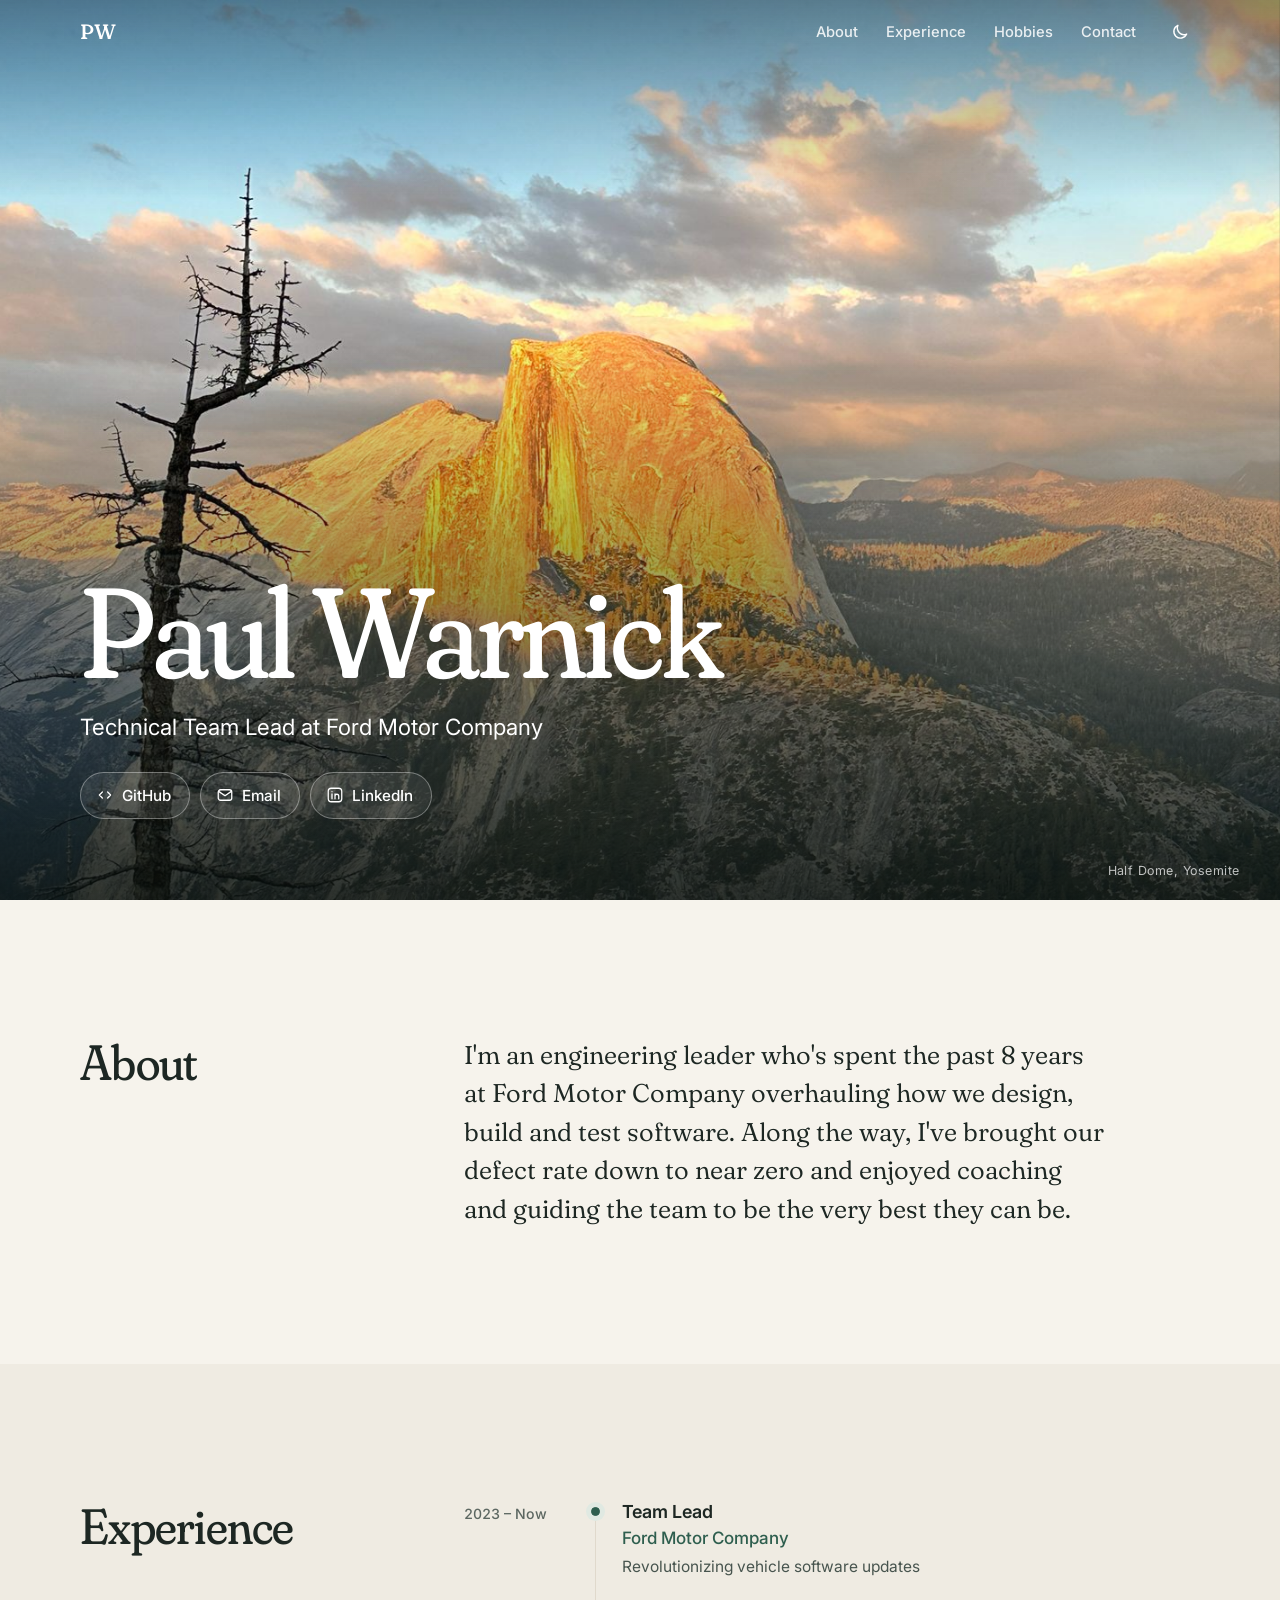
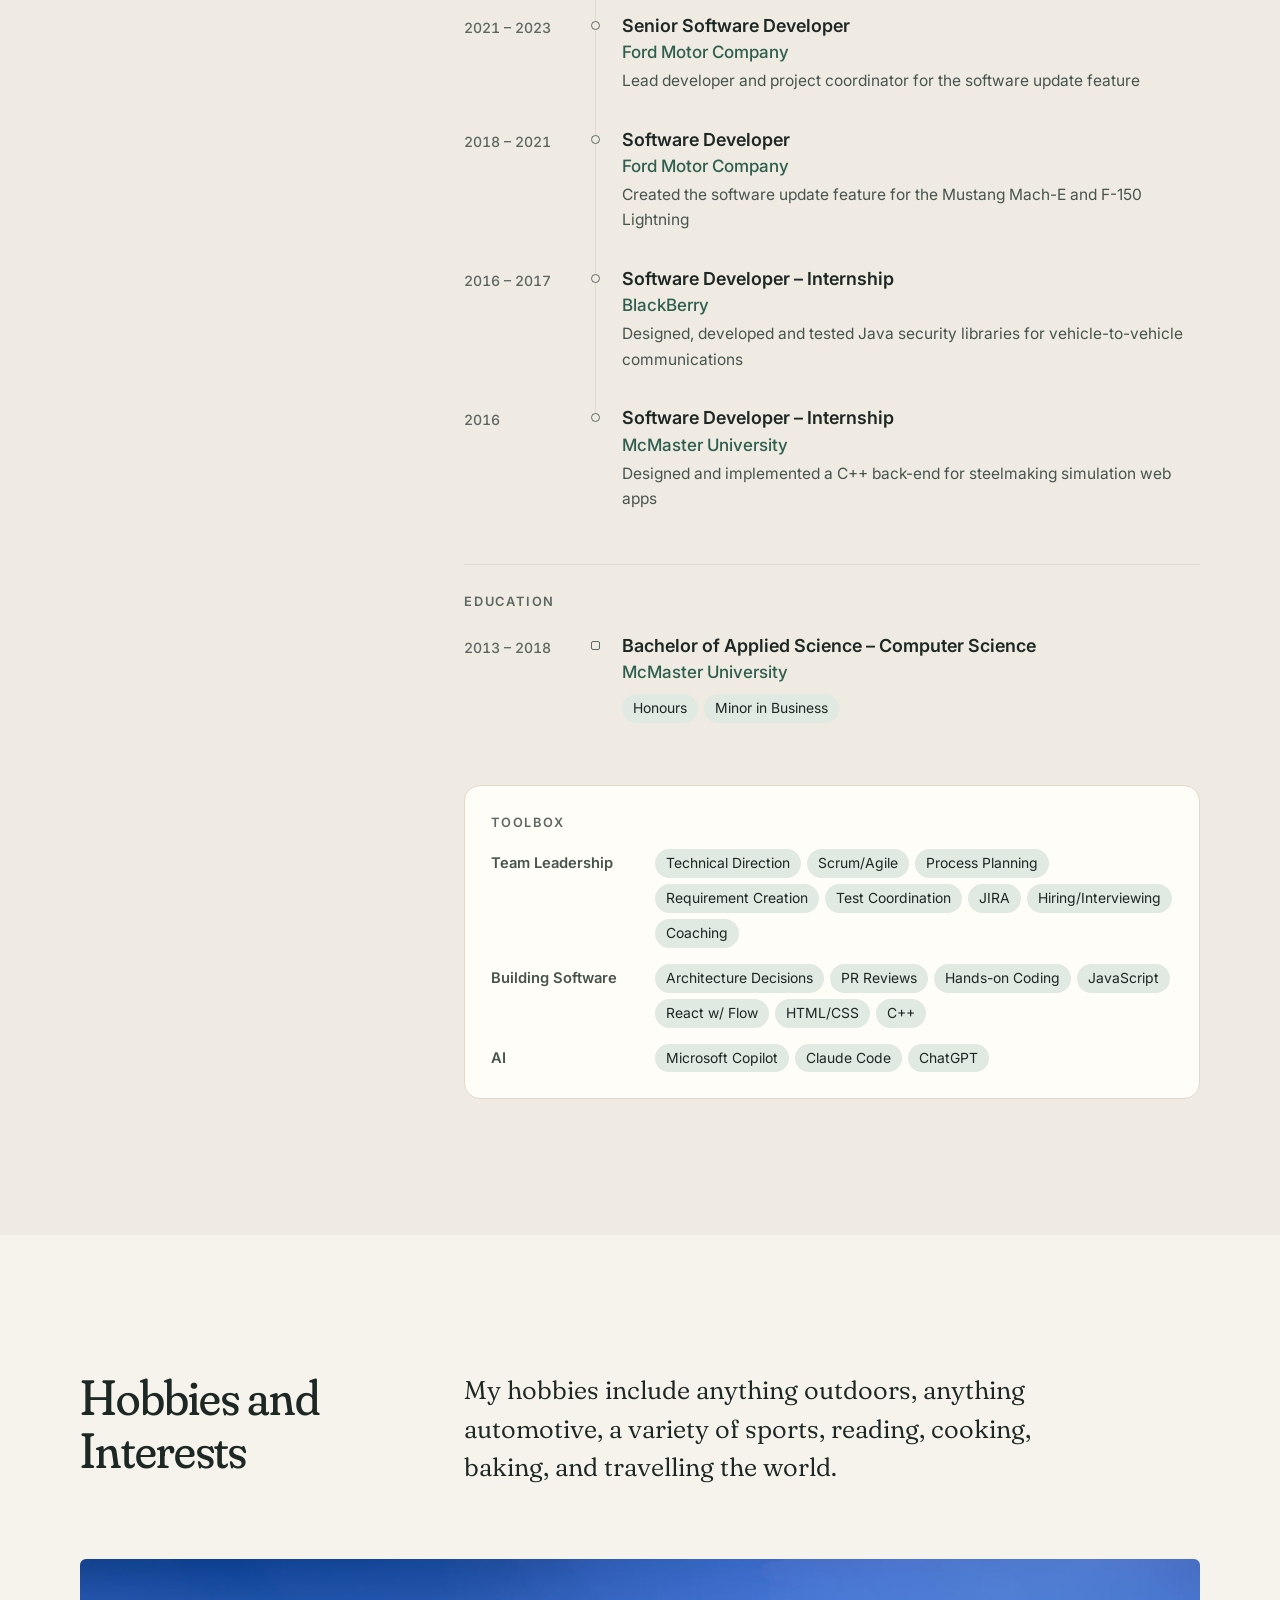
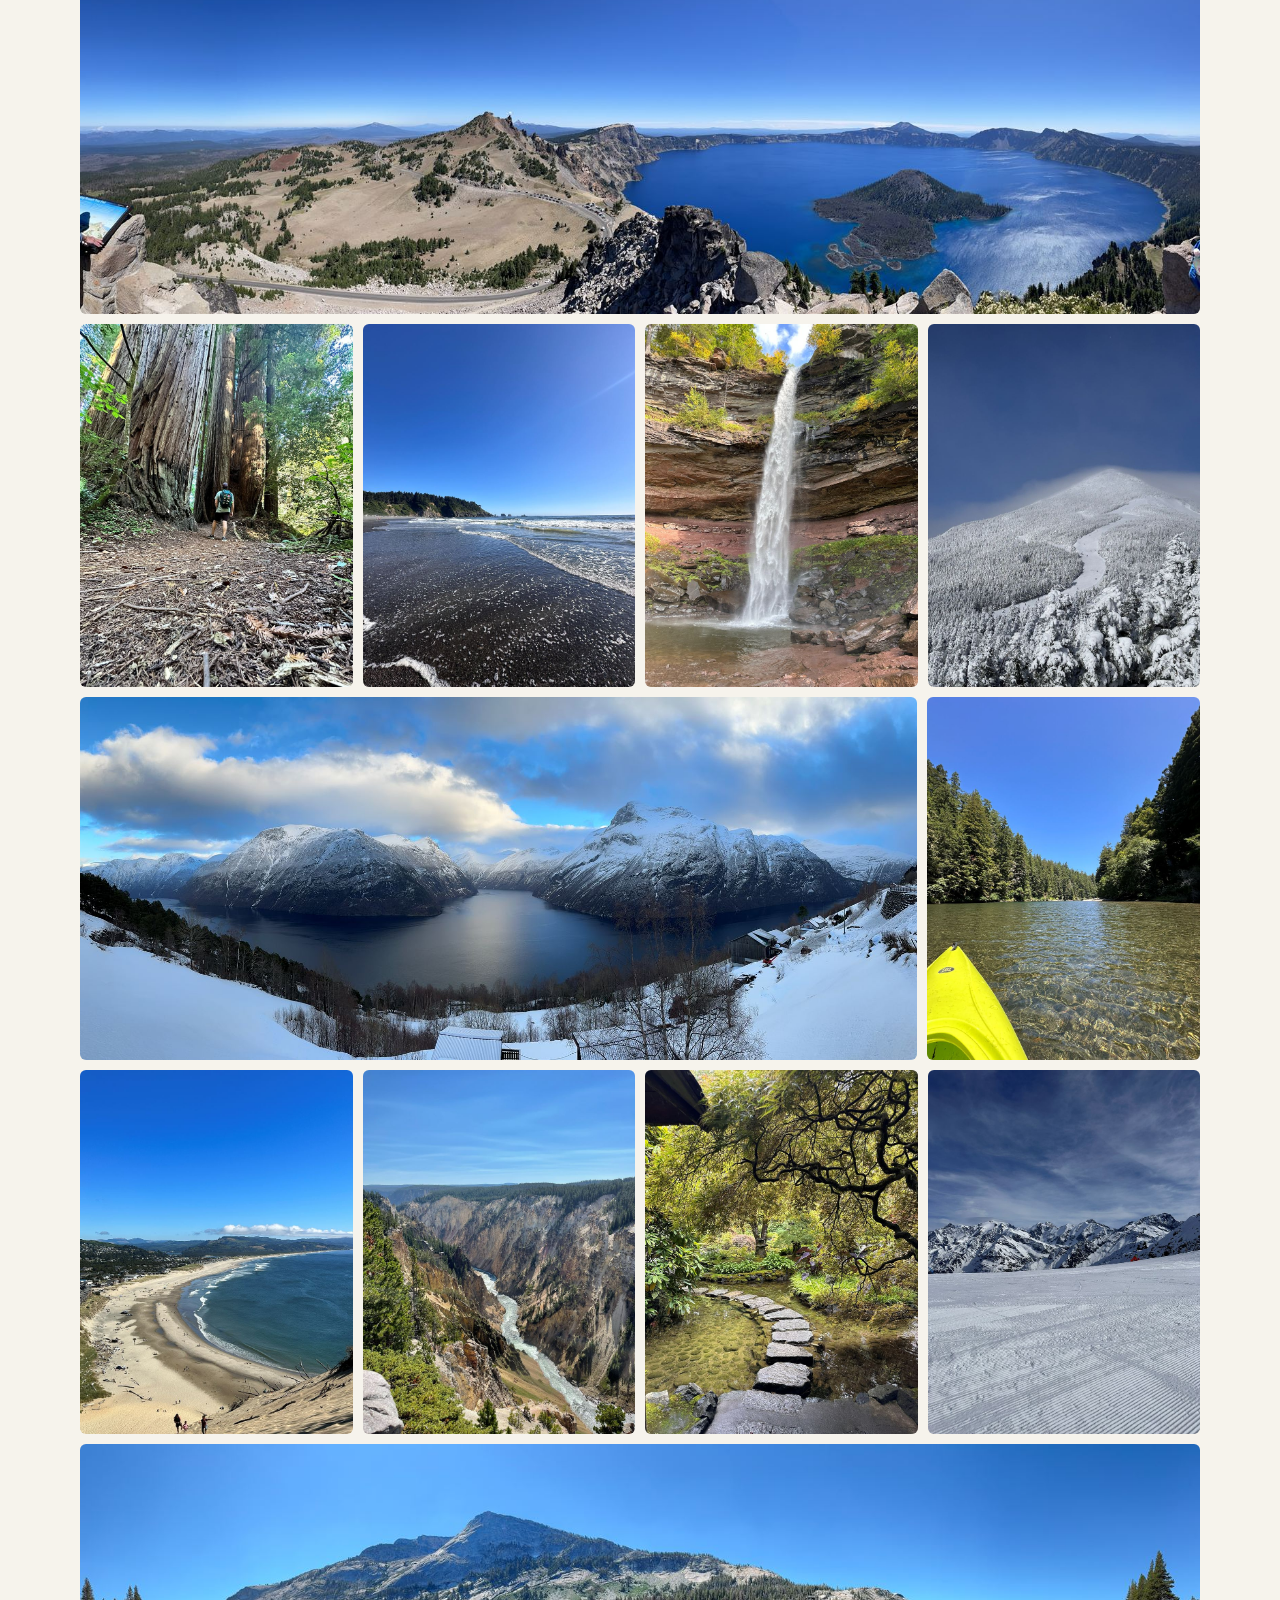
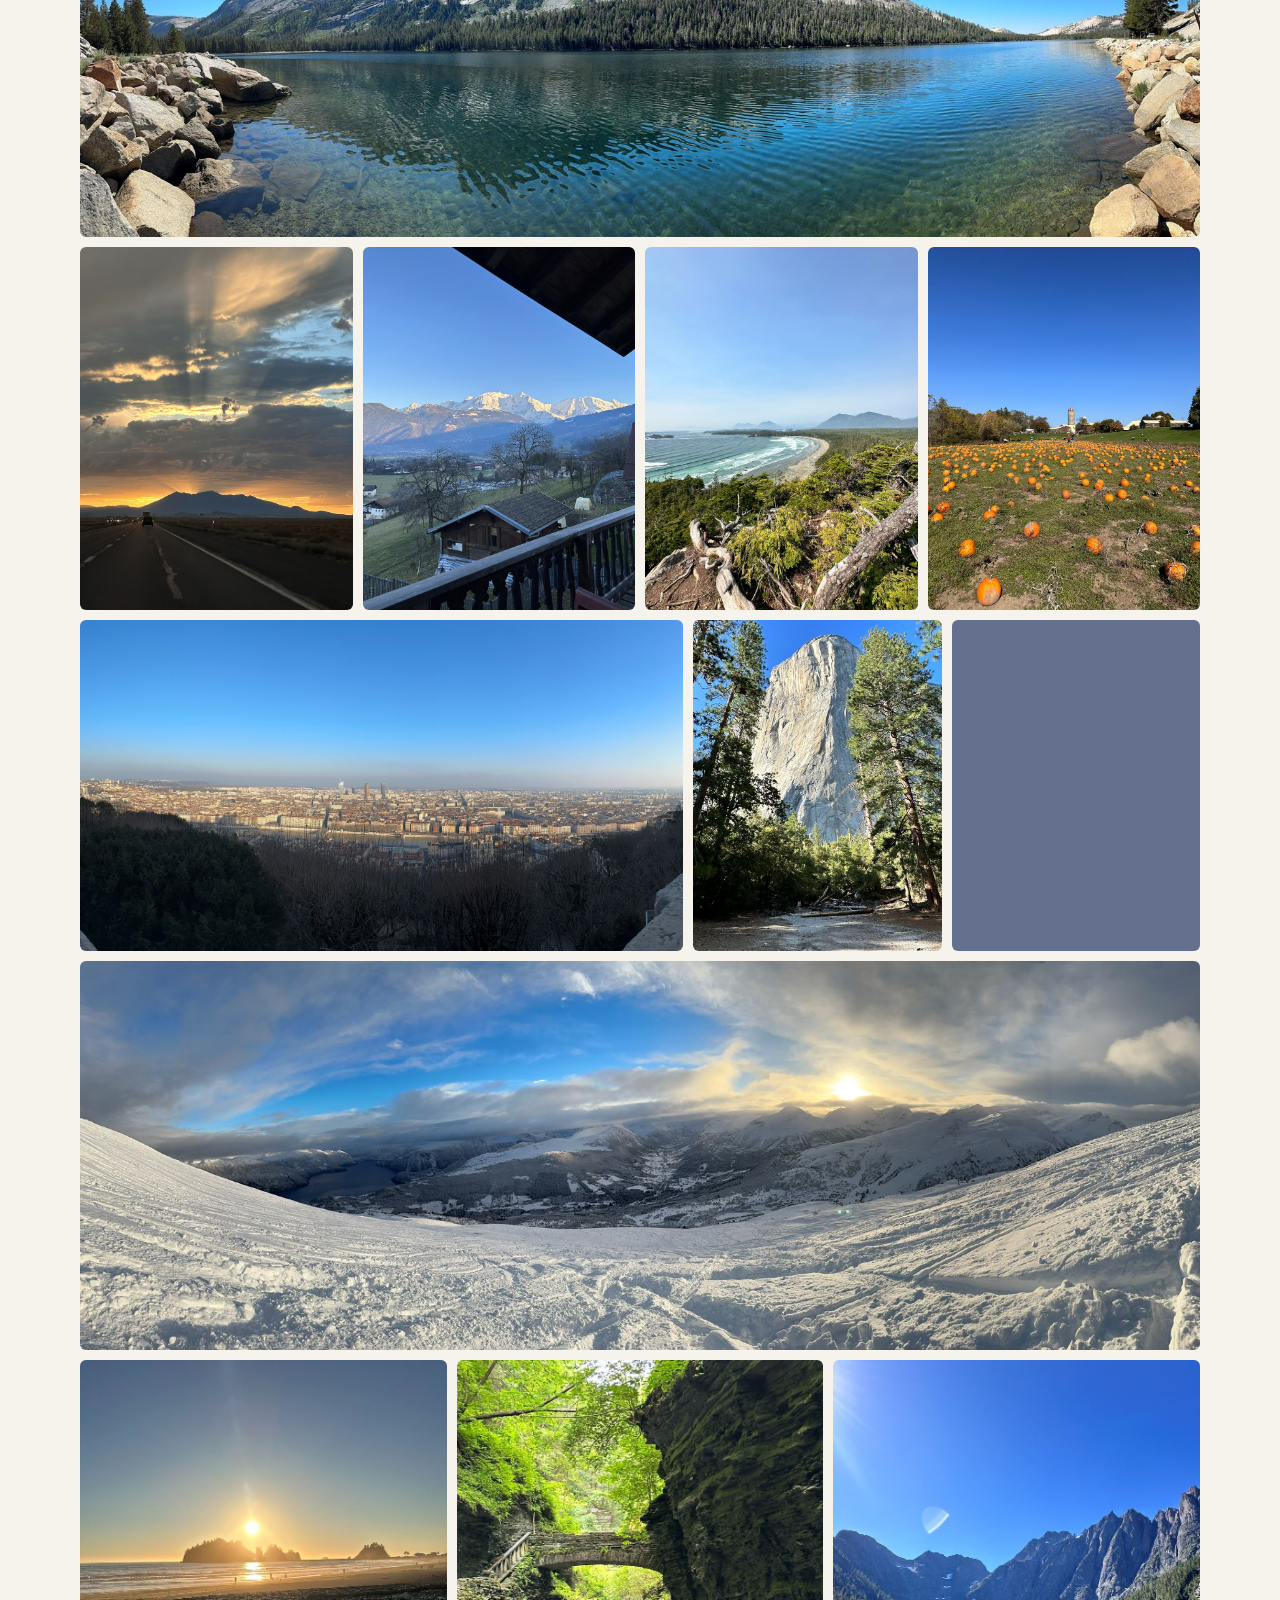
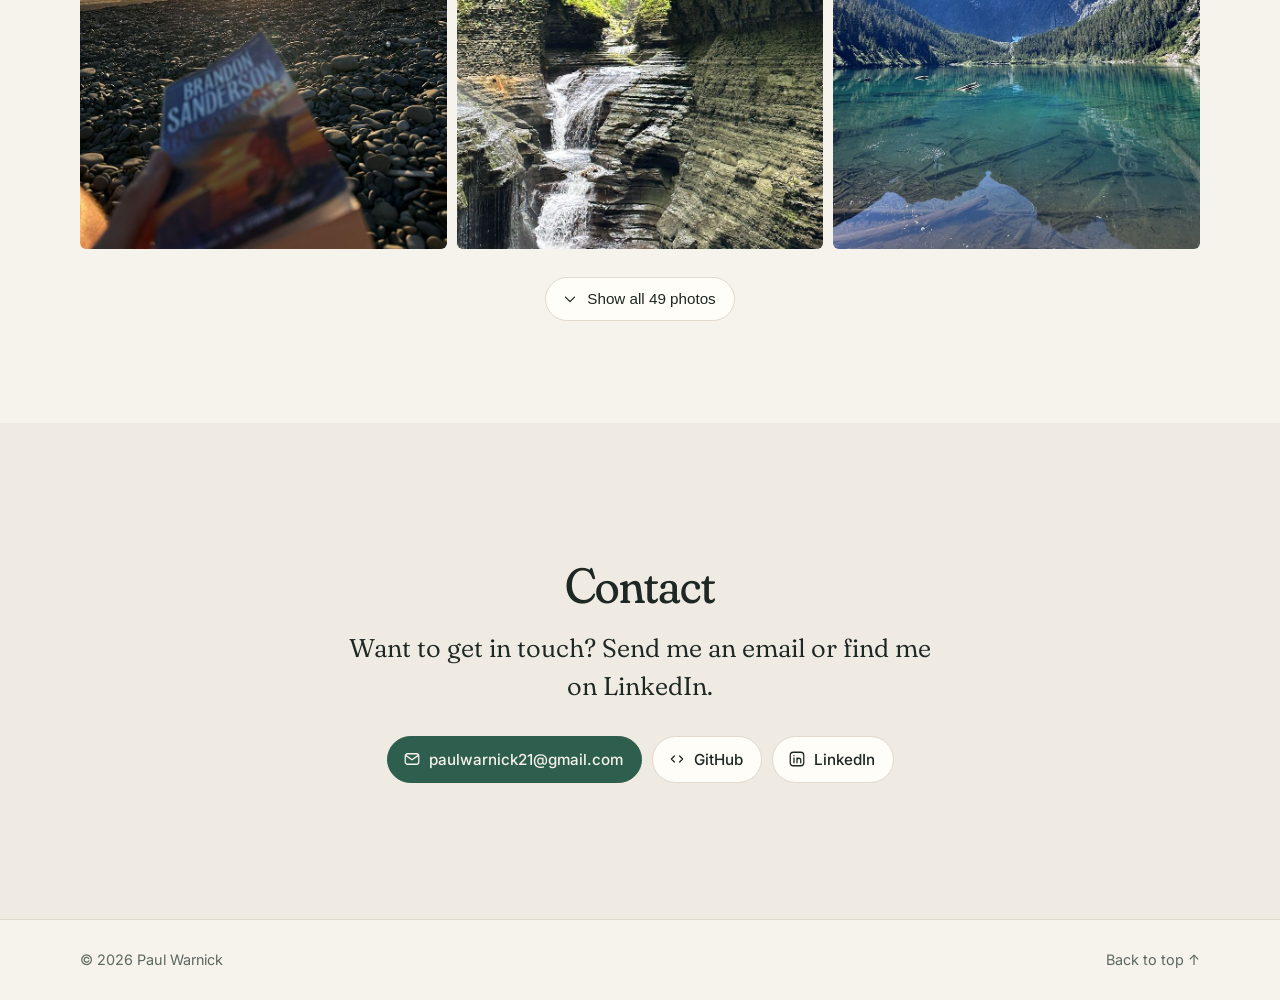
==== index.html @ d5f6ce33 "Publish my personal website, with my experience and a gallery of travel photos This is version 24 of" ====
<!doctype html>
<html lang="en">
<head>
  <meta charset="utf-8">
  <meta name="viewport" content="width=device-width, initial-scale=1, viewport-fit=cover">
  <title>Paul Warnick</title>
  <meta name="description" content="Paul Warnick, Technical Team Lead at Ford Motor Company">
  <link rel="canonical" href="https://paulwarnick.me/">

  <meta property="og:type" content="website">
  <meta property="og:url" content="https://paulwarnick.me/">
  <meta property="og:title" content="Paul Warnick">
  <meta property="og:description" content="Technical Team Lead at Ford Motor Company">
  <meta property="og:image" content="https://paulwarnick.me/assets/img/og.jpg">
  <meta property="og:image:width" content="1200">
  <meta property="og:image:height" content="630">
  <meta name="twitter:card" content="summary_large_image">

  <meta name="theme-color" content="#f6f3ec" media="(prefers-color-scheme: light)">
  <meta name="theme-color" content="#0e1512" media="(prefers-color-scheme: dark)">
  <link rel="icon" href="assets/img/favicon.svg" type="image/svg+xml">

  <link rel="preconnect" href="https://fonts.googleapis.com">
  <link rel="preconnect" href="https://fonts.gstatic.com" crossorigin>
  <link rel="stylesheet" href="https://fonts.googleapis.com/css2?family=Fraunces:opsz,wght,SOFT@9..144,300..600,0..100&family=Inter:wght@400..600&display=swap">
  <link rel="stylesheet" href="assets/css/site.css">

  <script>
    // Apply the saved theme before first paint so there's no flash.
    (function () {
      var root = document.documentElement;
      root.classList.add('js');
      try {
        var saved = localStorage.getItem('theme');
        if (saved === 'light' || saved === 'dark') root.setAttribute('data-theme', saved);
      } catch (e) {}
    })();
  </script>
  <script src="assets/js/site.js" defer></script>
  <script src="assets/js/lightbox.js" defer></script>

  <script type="application/ld+json">
  {
    "@context": "https://schema.org",
    "@type": "Person",
    "name": "Paul Warnick",
    "url": "https://paulwarnick.me/",
    "jobTitle": "Technical Team Lead",
    "worksFor": { "@type": "Organization", "name": "Ford Motor Company" },
    "alumniOf": { "@type": "CollegeOrUniversity", "name": "McMaster University" },
    "sameAs": [
      "https://www.linkedin.com/in/paulwarnick/",
      "https://github.com/PaulWarnick21"
    ]
  }
  </script>
</head>
<body>
  <a class="skip-link" href="#main">Skip to content</a>

  <header class="site-header on-hero" data-header>
    <div class="wrap header-inner">
      <a class="brand" href="#top" aria-label="Paul Warnick, back to top">PW</a>

      <nav class="nav" aria-label="Sections">
        <button class="icon-btn nav-toggle" type="button" aria-expanded="false" aria-controls="nav-list" data-nav-toggle>
          <span class="visually-hidden">Menu</span>
          <svg viewBox="0 0 24 24" aria-hidden="true"><path d="M4 8h16M4 16h16"/></svg>
        </button>
        <ul class="nav-list" id="nav-list" data-nav-list>
          <li><a href="#about">About</a></li>
          <li><a href="#experience">Experience</a></li>
          <li><a href="#hobbies">Hobbies</a></li>
          <li><a href="#contact">Contact</a></li>
        </ul>
      </nav>

      <button class="icon-btn theme-toggle" type="button" data-theme-toggle aria-label="Switch theme">
        <svg class="icon-moon" viewBox="0 0 24 24" aria-hidden="true"><path d="M20 14.5A8 8 0 0 1 9.5 4a8 8 0 1 0 10.5 10.5z"/></svg>
        <svg class="icon-sun" viewBox="0 0 24 24" aria-hidden="true"><circle cx="12" cy="12" r="4"/><path d="M12 2v2M12 20v2M4.9 4.9l1.4 1.4M17.7 17.7l1.4 1.4M2 12h2M20 12h2M4.9 19.1l1.4-1.4M17.7 6.3l1.4-1.4"/></svg>
      </button>
    </div>
  </header>

  <main id="main">
    <section class="hero" id="top" aria-label="Introduction">
      <!-- hero:start -->
      <picture>
        <source media="(orientation: portrait)" srcset="assets/photos/hero-tall-750.jpg 750w, assets/photos/hero-tall-1200.jpg 1200w" sizes="100vw">
        <img class="hero-img" src="assets/photos/hero-wide-1600.jpg" srcset="assets/photos/hero-wide-1600.jpg 1600w, assets/photos/hero-wide-2560.jpg 2560w" sizes="100vw" alt="" fetchpriority="high" decoding="async">
      </picture>
      <p class="hero-credit">Half Dome, Yosemite</p>
      <!-- hero:end -->
      <div class="hero-shade" aria-hidden="true"></div>

      <div class="wrap hero-content">
        <h1 class="hero-name">Paul Warnick</h1>
        <p class="hero-tagline">Technical Team Lead at Ford Motor Company</p>
        <ul class="link-row" aria-label="Links">
          <li><a class="pill" href="https://github.com/PaulWarnick21" rel="me noopener" target="_blank">
            <svg viewBox="0 0 24 24" aria-hidden="true"><path d="m8.5 8-4 4 4 4M15.5 8l4 4-4 4"/></svg>GitHub</a></li>
          <li><a class="pill" href="#contact" data-email>
            <svg viewBox="0 0 24 24" aria-hidden="true"><rect x="3" y="5" width="18" height="14" rx="3"/><path d="m4 7.5 8 5.5 8-5.5"/></svg>Email</a></li>
          <li><a class="pill" href="https://www.linkedin.com/in/paulwarnick/" rel="me noopener" target="_blank">
            <svg viewBox="0 0 24 24" aria-hidden="true"><rect x="3" y="3" width="18" height="18" rx="4"/><path d="M8 10.5V17M8 7.5v.01M12 17v-6.5M12 13.5a2.5 2.5 0 0 1 5 0V17"/></svg>LinkedIn</a></li>
        </ul>
      </div>
    </section>

    <section class="section" id="about" aria-labelledby="about-title">
      <div class="wrap">
        <div class="split">
          <h2 class="section-title reveal" id="about-title">About</h2>
          <p class="lead reveal">I'm an engineering leader who's spent the past 8 years at Ford Motor Company overhauling how we design, build and test software. Along the way, I've brought our defect rate down to near zero and enjoyed coaching and guiding the team to be the very best they can be.</p>
        </div>
      </div>
    </section>

    <section class="section section-alt" id="experience" aria-labelledby="experience-title">
      <div class="wrap">
        <div class="split">
          <h2 class="section-title reveal" id="experience-title">Experience</h2>
          <div>
            <ol class="timeline">
              <li class="tl-item is-current reveal">
                <p class="tl-when">2023 – Now</p>
                <div class="tl-body">
                  <h3 class="tl-role">Team Lead</h3>
                  <p class="tl-org">Ford Motor Company</p>
                  <p class="tl-note">Revolutionizing vehicle software updates</p>
                </div>
              </li>
              <li class="tl-item reveal">
                <p class="tl-when">2021 – 2023</p>
                <div class="tl-body">
                  <h3 class="tl-role">Senior Software Developer</h3>
                  <p class="tl-org">Ford Motor Company</p>
                  <p class="tl-note">Lead developer and project coordinator for the software update feature</p>
                </div>
              </li>
              <li class="tl-item reveal">
                <p class="tl-when">2018 – 2021</p>
                <div class="tl-body">
                  <h3 class="tl-role">Software Developer</h3>
                  <p class="tl-org">Ford Motor Company</p>
                  <p class="tl-note">Created the software update feature for the Mustang <span class="nowrap">Mach-E</span> and <span class="nowrap">F-150</span> Lightning</p>
                </div>
              </li>
              <li class="tl-item reveal">
                <p class="tl-when">2016 – 2017</p>
                <div class="tl-body">
                  <h3 class="tl-role">Software Developer – Internship</h3>
                  <p class="tl-org">BlackBerry</p>
                  <p class="tl-note">Designed, developed and tested Java security libraries for vehicle-to-vehicle communications</p>
                </div>
              </li>
              <li class="tl-item reveal">
                <p class="tl-when">2016</p>
                <div class="tl-body">
                  <h3 class="tl-role">Software Developer – Internship</h3>
                  <p class="tl-org">McMaster University</p>
                  <p class="tl-note">Designed and implemented a C++ <span class="nowrap">back-end</span> for steelmaking simulation web apps</p>
                </div>
              </li>
            </ol>

            <h3 class="sub-title reveal">Education</h3>
            <ol class="timeline">
              <li class="tl-item is-education reveal">
                <p class="tl-when">2013 – 2018</p>
                <div class="tl-body">
                  <h3 class="tl-role">Bachelor of Applied Science – Computer Science</h3>
                  <p class="tl-org">McMaster University</p>
                  <ul class="tags tl-tags"><li>Honours</li><li>Minor in Business</li></ul>
                </div>
              </li>
            </ol>

            <div class="toolbox reveal">
              <h3 class="toolbox-title">Toolbox</h3>
              <dl class="toolbox-groups">
                <div><dt>Team Leadership</dt><dd><ul class="tags"><li>Technical Direction</li><li>Scrum/Agile</li><li>Process Planning</li><li>Requirement Creation</li><li>Test Coordination</li><li>JIRA</li><li>Hiring/Interviewing</li><li>Coaching</li></ul></dd></div>
                <div><dt>Building Software</dt><dd><ul class="tags"><li>Architecture Decisions</li><li>PR Reviews</li><li>Hands-on Coding</li><li>JavaScript</li><li>React w/ Flow</li><li>HTML/CSS</li><li>C++</li></ul></dd></div>
                <div><dt>AI</dt><dd><ul class="tags"><li>Microsoft Copilot</li><li>Claude Code</li><li>ChatGPT</li></ul></dd></div>
              </dl>
            </div>
          </div>
        </div>
      </div>
    </section>

    <section class="section section-photos" id="hobbies" aria-labelledby="hobbies-title">
      <div class="wrap">
        <div class="split">
          <h2 class="section-title reveal" id="hobbies-title">Hobbies and Interests</h2>
          <p class="lead reveal">My hobbies include anything outdoors, anything automotive, a variety of sports, reading, cooking, baking, and travelling the world.</p>
        </div>

        <!-- gallery:start -->
        <div class="justified gallery" data-collapsible data-gallery>
          <a class="photo" href="assets/photos/img-6320-2400.jpg" data-w="12314" data-h="3904" data-caption="Crater Lake, Oregon" style="--ar: 3.1542; --tone: #5978a8"><img src="assets/photos/img-6320-800.jpg" srcset="assets/photos/img-6320-800.jpg 800w, assets/photos/img-6320-1600.jpg 1600w" sizes="(max-width: 520px) 662px, (max-width: 900px) 971px, 1413px" width="800" height="254" alt="Panorama of a deep blue crater lake with a small island, seen from the rim" loading="lazy" decoding="async"><span class="photo-caption">Crater Lake, Oregon</span></a>
          <a class="photo" href="assets/photos/img-3201-1600.jpg" data-w="3024" data-h="4032" data-caption="Redwoods, California" style="--ar: 0.75; --tone: #70766a"><img src="assets/photos/img-3201-800.jpg" srcset="assets/photos/img-3201-800.jpg 800w, assets/photos/img-3201-1600.jpg 1600w" sizes="(max-width: 520px) 158px, (max-width: 900px) 231px, 336px" width="800" height="1067" alt="A hiker on a forest trail between giant trees" loading="lazy" decoding="async"><span class="photo-caption">Redwoods, California</span></a>
          <a class="photo" href="assets/photos/img-7991-1600.jpg" data-w="3024" data-h="4032" data-caption="Oregon Coast" style="--ar: 0.75; --tone: #506d9c"><img src="assets/photos/img-7991-800.jpg" srcset="assets/photos/img-7991-800.jpg 800w, assets/photos/img-7991-1600.jpg 1600w" sizes="(max-width: 520px) 158px, (max-width: 900px) 231px, 336px" width="800" height="1067" alt="Waves rolling onto a dark sand beach" loading="lazy" decoding="async"><span class="photo-caption">Oregon Coast</span></a>
          <a class="photo" href="assets/photos/img-9425-1600.jpg" data-w="3024" data-h="4032" data-caption="Kaaterskill Falls, New York" style="--ar: 0.75; --tone: #7a705c"><img src="assets/photos/img-9425-800.jpg" srcset="assets/photos/img-9425-800.jpg 800w, assets/photos/img-9425-1600.jpg 1600w" sizes="(max-width: 520px) 158px, (max-width: 900px) 231px, 336px" width="800" height="1067" alt="A tall waterfall pouring into a rocky gorge" loading="lazy" decoding="async"><span class="photo-caption">Kaaterskill Falls, New York</span></a>
          <a class="photo" href="assets/photos/img-6676-1600.jpg" data-w="3024" data-h="4032" data-caption="Whiteface Mountain, New York" style="--ar: 0.75; --tone: #687690"><img src="assets/photos/img-6676-800.jpg" srcset="assets/photos/img-6676-800.jpg 800w, assets/photos/img-6676-1600.jpg 1600w" sizes="(max-width: 520px) 158px, (max-width: 900px) 231px, 336px" width="800" height="1067" alt="A snow-covered mountain above a frosted forest" loading="lazy" decoding="async"><span class="photo-caption">Whiteface Mountain, New York</span></a>
          <a class="photo" href="assets/photos/img-5385-2400.jpg" data-w="9064" data-h="3934" data-caption="Norway" style="--ar: 2.304; --tone: #6883a2"><img src="assets/photos/img-5385-800.jpg" srcset="assets/photos/img-5385-800.jpg 800w, assets/photos/img-5385-1600.jpg 1600w" sizes="(max-width: 520px) 484px, (max-width: 900px) 710px, 1032px" width="800" height="347" alt="Panorama of a fjord between snow-covered mountains" loading="lazy" decoding="async"><span class="photo-caption">Norway</span></a>
          <a class="photo" href="assets/photos/img-7759-1600.jpg" data-w="3024" data-h="4032" data-caption="Redwoods, California" style="--ar: 0.75; --tone: #657879"><img src="assets/photos/img-7759-800.jpg" srcset="assets/photos/img-7759-800.jpg 800w, assets/photos/img-7759-1600.jpg 1600w" sizes="(max-width: 520px) 158px, (max-width: 900px) 231px, 336px" width="800" height="1067" alt="The bow of a yellow kayak on a clear, tree-lined river" loading="lazy" decoding="async"><span class="photo-caption">Redwoods, California</span></a>
          <a class="photo" href="assets/photos/img-2401-1600.jpg" data-w="3024" data-h="4032" data-caption="Oregon Coast" style="--ar: 0.75; --tone: #5985ae"><img src="assets/photos/img-2401-800.jpg" srcset="assets/photos/img-2401-800.jpg 800w, assets/photos/img-2401-1600.jpg 1600w" sizes="(max-width: 520px) 158px, (max-width: 900px) 231px, 336px" width="800" height="1067" alt="A sandy beach curving along a bay" loading="lazy" decoding="async"><span class="photo-caption">Oregon Coast</span></a>
          <a class="photo" href="assets/photos/img-6225-1600.jpg" data-w="3024" data-h="4032" data-caption="Grand Canyon of the Yellowstone" style="--ar: 0.75; --tone: #6a7f89"><img src="assets/photos/img-6225-800.jpg" srcset="assets/photos/img-6225-800.jpg 800w, assets/photos/img-6225-1600.jpg 1600w" sizes="(max-width: 520px) 158px, (max-width: 900px) 231px, 336px" width="800" height="1067" alt="A river winding through a deep canyon with steep, pale walls" loading="lazy" decoding="async"><span class="photo-caption">Grand Canyon of the Yellowstone</span></a>
          <a class="photo" href="assets/photos/img-0069-1600.jpg" data-w="3024" data-h="4032" data-caption="Butchart Gardens, British Columbia" style="--ar: 0.75; --tone: #6c6a46"><img src="assets/photos/img-0069-800.jpg" srcset="assets/photos/img-0069-800.jpg 800w, assets/photos/img-0069-1600.jpg 1600w" sizes="(max-width: 520px) 158px, (max-width: 900px) 231px, 336px" width="800" height="1067" alt="Stepping stones through a lush Japanese-style garden" loading="lazy" decoding="async"><span class="photo-caption">Butchart Gardens, British Columbia</span></a>
          <a class="photo" href="assets/photos/img-1987-1600.jpg" data-w="3024" data-h="4032" data-caption="French Alps" style="--ar: 0.75; --tone: #76849c"><img src="assets/photos/img-1987-800.jpg" srcset="assets/photos/img-1987-800.jpg 800w, assets/photos/img-1987-1600.jpg 1600w" sizes="(max-width: 520px) 158px, (max-width: 900px) 231px, 336px" width="800" height="1067" alt="A freshly groomed ski run below snowy peaks" loading="lazy" decoding="async"><span class="photo-caption">French Alps</span></a>
          <a class="photo" href="assets/photos/img-7710-2400.jpg" data-w="11030" data-h="3870" data-caption="Tenaya Lake, Yosemite" style="--ar: 2.8501; --tone: #517997"><img src="assets/photos/img-7710-800.jpg" srcset="assets/photos/img-7710-800.jpg 800w, assets/photos/img-7710-1600.jpg 1600w" sizes="(max-width: 520px) 599px, (max-width: 900px) 878px, 1277px" width="800" height="281" alt="Panorama of a clear mountain lake with a granite peak behind it" loading="lazy" decoding="async"><span class="photo-caption">Tenaya Lake, Yosemite</span></a>
          <a class="photo" href="assets/photos/img-7561-1600.jpg" data-w="3024" data-h="4032" data-caption="Arizona" style="--ar: 0.75; --tone: #656056"><img src="assets/photos/img-7561-800.jpg" srcset="assets/photos/img-7561-800.jpg 800w, assets/photos/img-7561-1600.jpg 1600w" sizes="(max-width: 520px) 158px, (max-width: 900px) 231px, 336px" width="800" height="1067" alt="Sunbeams over a mountain and an open road at dusk" loading="lazy" decoding="async"><span class="photo-caption">Arizona</span></a>
          <a class="photo" href="assets/photos/img-1836-1600.jpg" data-w="3024" data-h="4032" data-caption="French Alps" style="--ar: 0.75; --tone: #4d6787"><img src="assets/photos/img-1836-800.jpg" srcset="assets/photos/img-1836-800.jpg 800w, assets/photos/img-1836-1600.jpg 1600w" sizes="(max-width: 520px) 158px, (max-width: 900px) 231px, 336px" width="800" height="1067" alt="Snow-capped mountains seen from a wooden chalet balcony" loading="lazy" decoding="async"><span class="photo-caption">French Alps</span></a>
          <a class="photo" href="assets/photos/img-2748-1600.jpg" data-w="3024" data-h="4032" data-caption="Tofino, British Columbia" style="--ar: 0.75; --tone: #889ba2"><img src="assets/photos/img-2748-800.jpg" srcset="assets/photos/img-2748-800.jpg 800w, assets/photos/img-2748-1600.jpg 1600w" sizes="(max-width: 520px) 158px, (max-width: 900px) 231px, 336px" width="800" height="1067" alt="A crescent beach and forested coastline seen from above" loading="lazy" decoding="async"><span class="photo-caption">Tofino, British Columbia</span></a>
          <a class="photo" href="assets/photos/img-0383-1600.jpg" data-w="3024" data-h="4032" style="--ar: 0.75; --tone: #607181"><img src="assets/photos/img-0383-800.jpg" srcset="assets/photos/img-0383-800.jpg 800w, assets/photos/img-0383-1600.jpg 1600w" sizes="(max-width: 520px) 158px, (max-width: 900px) 231px, 336px" width="800" height="1067" alt="A pumpkin patch on a sunny autumn day" loading="lazy" decoding="async"></a>
          <a class="photo" href="assets/photos/img-2209-2400.jpg" data-w="7176" data-h="3936" data-caption="Lyon, France" style="--ar: 1.8232; --tone: #547592"><img src="assets/photos/img-2209-800.jpg" srcset="assets/photos/img-2209-800.jpg 800w, assets/photos/img-2209-1600.jpg 1600w" sizes="(max-width: 520px) 383px, (max-width: 900px) 562px, 817px" width="800" height="439" alt="Panorama of a city spread out below a wooded hilltop" loading="lazy" decoding="async"><span class="photo-caption">Lyon, France</span></a>
          <a class="photo" href="assets/photos/img-3337-1600.jpg" data-w="3024" data-h="4032" data-caption="El Capitan, Yosemite" style="--ar: 0.75; --tone: #646d67"><img src="assets/photos/img-3337-800.jpg" srcset="assets/photos/img-3337-800.jpg 800w, assets/photos/img-3337-1600.jpg 1600w" sizes="(max-width: 520px) 158px, (max-width: 900px) 231px, 336px" width="800" height="1067" alt="A sheer granite cliff rising above pine trees" loading="lazy" decoding="async"><span class="photo-caption">El Capitan, Yosemite</span></a>
          <a class="photo" href="assets/photos/img-7618-1600.jpg" data-w="3024" data-h="4032" data-caption="Death Valley, California" style="--ar: 0.75; --tone: #65708e"><img src="assets/photos/img-7618-800.jpg" srcset="assets/photos/img-7618-800.jpg 800w, assets/photos/img-7618-1600.jpg 1600w" sizes="(max-width: 520px) 158px, (max-width: 900px) 231px, 336px" width="800" height="1067" alt="A desert valley with a bright salt flat, seen from a ridge" loading="lazy" decoding="async"><span class="photo-caption">Death Valley, California</span></a>
          <a class="photo" href="assets/photos/img-5209-2400.jpg" data-w="10976" data-h="3808" data-caption="Norway" style="--ar: 2.8824; --tone: #828e97"><img src="assets/photos/img-5209-800.jpg" srcset="assets/photos/img-5209-800.jpg 800w, assets/photos/img-5209-1600.jpg 1600w" sizes="(max-width: 520px) 605px, (max-width: 900px) 888px, 1291px" width="800" height="278" alt="Panorama from a ski slope, with the sun breaking through clouds over the mountains" loading="lazy" decoding="async"><span class="photo-caption">Norway</span></a>
          <a class="photo" href="assets/photos/img-8015-1600.jpg" data-w="3024" data-h="4032" data-caption="Washington Coast" style="--ar: 0.75; --tone: #5f5e5a"><img src="assets/photos/img-8015-800.jpg" srcset="assets/photos/img-8015-800.jpg 800w, assets/photos/img-8015-1600.jpg 1600w" sizes="(max-width: 520px) 158px, (max-width: 900px) 231px, 336px" width="800" height="1067" alt="A book held up on a pebble beach at sunset" loading="lazy" decoding="async"><span class="photo-caption">Washington Coast</span></a>
          <a class="photo" href="assets/photos/img-2170-1600.jpg" data-w="3024" data-h="4032" data-caption="Watkins Glen, New York" style="--ar: 0.75; --tone: #61694a"><img src="assets/photos/img-2170-800.jpg" srcset="assets/photos/img-2170-800.jpg 800w, assets/photos/img-2170-1600.jpg 1600w" sizes="(max-width: 520px) 158px, (max-width: 900px) 231px, 336px" width="800" height="1067" alt="A stone bridge and waterfall inside a narrow, mossy gorge" loading="lazy" decoding="async"><span class="photo-caption">Watkins Glen, New York</span></a>
          <a class="photo" href="assets/photos/img-9381-1600.jpg" data-w="3024" data-h="4032" data-caption="Strathcona Park, British Columbia" style="--ar: 0.75; --tone: #48719f"><img src="assets/photos/img-9381-800.jpg" srcset="assets/photos/img-9381-800.jpg 800w, assets/photos/img-9381-1600.jpg 1600w" sizes="(max-width: 520px) 158px, (max-width: 900px) 231px, 336px" width="800" height="1067" alt="A turquoise alpine lake below jagged mountain peaks" loading="lazy" decoding="async"><span class="photo-caption">Strathcona Park, British Columbia</span></a>
          <a class="photo is-extra" href="assets/photos/img-3651-2400.jpg" data-w="9310" data-h="3878" data-caption="Grand Canyon, Arizona" style="--ar: 2.4007; --tone: #4c6c99"><img src="assets/photos/img-3651-800.jpg" srcset="assets/photos/img-3651-800.jpg 800w, assets/photos/img-3651-1600.jpg 1600w" sizes="(max-width: 520px) 504px, (max-width: 900px) 739px, 1076px" width="800" height="333" alt="Panorama of a vast canyon from a rocky viewpoint" loading="lazy" decoding="async"><span class="photo-caption">Grand Canyon, Arizona</span></a>
          <a class="photo is-extra" href="assets/photos/img-0647-1600.jpg" data-w="3024" data-h="4032" data-caption="Barbados" style="--ar: 0.75; --tone: #8f7748"><img src="assets/photos/img-0647-800.jpg" srcset="assets/photos/img-0647-800.jpg 800w, assets/photos/img-0647-1600.jpg 1600w" sizes="(max-width: 520px) 158px, (max-width: 900px) 231px, 336px" width="800" height="1067" alt="Golden sunset rays over the ocean" loading="lazy" decoding="async"><span class="photo-caption">Barbados</span></a>
          <a class="photo is-extra" href="assets/photos/img-3293-1600.jpg" data-w="3024" data-h="4032" data-caption="Yosemite Valley" style="--ar: 0.75; --tone: #527aa2"><img src="assets/photos/img-3293-800.jpg" srcset="assets/photos/img-3293-800.jpg 800w, assets/photos/img-3293-1600.jpg 1600w" sizes="(max-width: 520px) 158px, (max-width: 900px) 231px, 336px" width="800" height="1067" alt="A forested valley below granite cliffs" loading="lazy" decoding="async"><span class="photo-caption">Yosemite Valley</span></a>
          <a class="photo is-extra" href="assets/photos/img-0023-1600.jpg" data-w="3024" data-h="4032" data-caption="Butchart Gardens, British Columbia" style="--ar: 0.75; --tone: #757867"><img src="assets/photos/img-0023-800.jpg" srcset="assets/photos/img-0023-800.jpg 800w, assets/photos/img-0023-1600.jpg 1600w" sizes="(max-width: 520px) 158px, (max-width: 900px) 231px, 336px" width="800" height="1067" alt="A flower garden in a sunken valley, with winding paths and evergreens" loading="lazy" decoding="async"><span class="photo-caption">Butchart Gardens, British Columbia</span></a>
          <a class="photo is-extra" href="assets/photos/img-9403-1600.jpg" data-w="3024" data-h="4032" data-caption="Strathcona Park, British Columbia" style="--ar: 0.75; --tone: #547493"><img src="assets/photos/img-9403-800.jpg" srcset="assets/photos/img-9403-800.jpg 800w, assets/photos/img-9403-1600.jpg 1600w" sizes="(max-width: 520px) 158px, (max-width: 900px) 231px, 336px" width="800" height="1067" alt="An alpine lake below a rocky mountain peak" loading="lazy" decoding="async"><span class="photo-caption">Strathcona Park, British Columbia</span></a>
          <a class="photo is-extra" href="assets/photos/img-1884-2400.jpg" data-w="7036" data-h="3872" data-caption="Chamonix, France" style="--ar: 1.8171; --tone: #4171a5"><img src="assets/photos/img-1884-800.jpg" srcset="assets/photos/img-1884-800.jpg 800w, assets/photos/img-1884-1600.jpg 1600w" sizes="(max-width: 520px) 382px, (max-width: 900px) 560px, 814px" width="800" height="440" alt="Panorama over snowy peaks and a valley town far below" loading="lazy" decoding="async"><span class="photo-caption">Chamonix, France</span></a>
          <a class="photo is-extra" href="assets/photos/img-3579-1600.jpg" data-w="3024" data-h="4032" data-caption="Zion, Utah" style="--ar: 0.75; --tone: #4f6a7b"><img src="assets/photos/img-3579-800.jpg" srcset="assets/photos/img-3579-800.jpg 800w, assets/photos/img-3579-1600.jpg 1600w" sizes="(max-width: 520px) 158px, (max-width: 900px) 231px, 336px" width="800" height="1067" alt="A shallow river running between red canyon walls" loading="lazy" decoding="async"><span class="photo-caption">Zion, Utah</span></a>
          <a class="photo is-extra" href="assets/photos/img-7913-1600.jpg" data-w="3024" data-h="4032" data-caption="Oregon Coast" style="--ar: 0.75; --tone: #4779ad"><img src="assets/photos/img-7913-800.jpg" srcset="assets/photos/img-7913-800.jpg 800w, assets/photos/img-7913-1600.jpg 1600w" sizes="(max-width: 520px) 158px, (max-width: 900px) 231px, 336px" width="800" height="1067" alt="A long sandy coastline seen through evergreen trees" loading="lazy" decoding="async"><span class="photo-caption">Oregon Coast</span></a>
          <a class="photo is-extra" href="assets/photos/img-3354-2400.jpg" data-w="11142" data-h="3924" data-caption="Yosemite" style="--ar: 2.8394; --tone: #637a8d"><img src="assets/photos/img-3354-800.jpg" srcset="assets/photos/img-3354-800.jpg 800w, assets/photos/img-3354-1600.jpg 1600w" sizes="(max-width: 520px) 596px, (max-width: 900px) 875px, 1272px" width="800" height="282" alt="Panorama of towering granite cliffs above a forest" loading="lazy" decoding="async"><span class="photo-caption">Yosemite</span></a>
          <a class="photo is-extra" href="assets/photos/img-5194-1600.jpg" data-w="3024" data-h="4032" data-caption="Norway" style="--ar: 0.75; --tone: #47709d"><img src="assets/photos/img-5194-800.jpg" srcset="assets/photos/img-5194-800.jpg 800w, assets/photos/img-5194-1600.jpg 1600w" sizes="(max-width: 520px) 158px, (max-width: 900px) 231px, 336px" width="800" height="1067" alt="The sun setting over a ski slope and distant peaks" loading="lazy" decoding="async"><span class="photo-caption">Norway</span></a>
          <a class="photo is-extra" href="assets/photos/img-7859-1600.jpg" data-w="3024" data-h="4032" data-caption="Oregon Coast" style="--ar: 0.75; --tone: #4a72a2"><img src="assets/photos/img-7859-800.jpg" srcset="assets/photos/img-7859-800.jpg 800w, assets/photos/img-7859-1600.jpg 1600w" sizes="(max-width: 520px) 158px, (max-width: 900px) 231px, 336px" width="800" height="1067" alt="Rocky sea stacks and surf along a rugged coast" loading="lazy" decoding="async"><span class="photo-caption">Oregon Coast</span></a>
          <a class="photo is-extra" href="assets/photos/img-7692-1600.jpg" data-w="3024" data-h="4032" data-caption="Tuolumne Meadows, Yosemite" style="--ar: 0.75; --tone: #6181aa"><img src="assets/photos/img-7692-800.jpg" srcset="assets/photos/img-7692-800.jpg 800w, assets/photos/img-7692-1600.jpg 1600w" sizes="(max-width: 520px) 158px, (max-width: 900px) 231px, 336px" width="800" height="1067" alt="A calm river winding through a mountain meadow" loading="lazy" decoding="async"><span class="photo-caption">Tuolumne Meadows, Yosemite</span></a>
          <a class="photo is-extra" href="assets/photos/img-2640-1600.jpg" data-w="3024" data-h="4032" data-caption="Howe Sound, British Columbia" style="--ar: 0.75; --tone: #446487"><img src="assets/photos/img-2640-800.jpg" srcset="assets/photos/img-2640-800.jpg 800w, assets/photos/img-2640-1600.jpg 1600w" sizes="(max-width: 520px) 158px, (max-width: 900px) 231px, 336px" width="800" height="1067" alt="Low clouds and mountains reflected in calm water" loading="lazy" decoding="async"><span class="photo-caption">Howe Sound, British Columbia</span></a>
          <a class="photo is-extra" href="assets/photos/img-7473-2400.jpg" data-w="6660" data-h="3854" data-caption="Bon Echo, Ontario" style="--ar: 1.7281; --tone: #787b76"><img src="assets/photos/img-7473-800.jpg" srcset="assets/photos/img-7473-800.jpg 800w, assets/photos/img-7473-1600.jpg 1600w" sizes="(max-width: 520px) 363px, (max-width: 900px) 532px, 774px" width="800" height="463" alt="Autumn trees on a tall cliff rising out of a lake" loading="lazy" decoding="async"><span class="photo-caption">Bon Echo, Ontario</span></a>
          <a class="photo is-extra" href="assets/photos/img-9338-1600.jpg" data-w="3024" data-h="4032" style="--ar: 0.75; --tone: #6b6058"><img src="assets/photos/img-9338-800.jpg" srcset="assets/photos/img-9338-800.jpg 800w, assets/photos/img-9338-1600.jpg 1600w" sizes="(max-width: 520px) 158px, (max-width: 900px) 231px, 336px" width="800" height="1067" alt="The sun setting over the trees beside an empty road" loading="lazy" decoding="async"></a>
          <a class="photo is-extra" href="assets/photos/img-1695-1600.jpg" data-w="3024" data-h="4032" data-caption="French Alps" style="--ar: 0.75; --tone: #4e5765"><img src="assets/photos/img-1695-800.jpg" srcset="assets/photos/img-1695-800.jpg 800w, assets/photos/img-1695-1600.jpg 1600w" sizes="(max-width: 520px) 158px, (max-width: 900px) 231px, 336px" width="800" height="1067" alt="Mountain views from a chalet balcony on a sunny day" loading="lazy" decoding="async"><span class="photo-caption">French Alps</span></a>
          <a class="photo is-extra" href="assets/photos/img-6271-2400.jpg" data-w="11106" data-h="3846" data-caption="Shoshone Falls, Idaho" style="--ar: 2.8877; --tone: #848c90"><img src="assets/photos/img-6271-800.jpg" srcset="assets/photos/img-6271-800.jpg 800w, assets/photos/img-6271-1600.jpg 1600w" sizes="(max-width: 520px) 606px, (max-width: 900px) 889px, 1294px" width="800" height="277" alt="Panorama of a wide waterfall in a canyon" loading="lazy" decoding="async"><span class="photo-caption">Shoshone Falls, Idaho</span></a>
          <a class="photo is-extra" href="assets/photos/img-2448-1600.jpg" data-w="3024" data-h="4032" data-caption="Oregon Coast" style="--ar: 0.75; --tone: #8c7754"><img src="assets/photos/img-2448-800.jpg" srcset="assets/photos/img-2448-800.jpg 800w, assets/photos/img-2448-1600.jpg 1600w" sizes="(max-width: 520px) 158px, (max-width: 900px) 231px, 336px" width="800" height="1067" alt="The sun setting between rocky sea stacks" loading="lazy" decoding="async"><span class="photo-caption">Oregon Coast</span></a>
          <a class="photo is-extra" href="assets/photos/img-9769-1600.jpg" data-w="3024" data-h="4032" data-caption="Mount Baker, Washington" style="--ar: 0.75; --tone: #6597c5"><img src="assets/photos/img-9769-800.jpg" srcset="assets/photos/img-9769-800.jpg 800w, assets/photos/img-9769-1600.jpg 1600w" sizes="(max-width: 520px) 158px, (max-width: 900px) 231px, 336px" width="800" height="1067" alt="A snow-capped mountain across calm blue water" loading="lazy" decoding="async"><span class="photo-caption">Mount Baker, Washington</span></a>
          <a class="photo is-extra" href="assets/photos/img-7697-1600.jpg" data-w="3024" data-h="4032" data-caption="Tuolumne Meadows, Yosemite" style="--ar: 0.75; --tone: #5c7a84"><img src="assets/photos/img-7697-800.jpg" srcset="assets/photos/img-7697-800.jpg 800w, assets/photos/img-7697-1600.jpg 1600w" sizes="(max-width: 520px) 158px, (max-width: 900px) 231px, 336px" width="800" height="1067" alt="A green mountain meadow under a clear sky" loading="lazy" decoding="async"><span class="photo-caption">Tuolumne Meadows, Yosemite</span></a>
          <a class="photo is-extra" href="assets/photos/img-5106-1600.jpg" data-w="3024" data-h="4032" data-caption="Norway" style="--ar: 0.75; --tone: #606f83"><img src="assets/photos/img-5106-800.jpg" srcset="assets/photos/img-5106-800.jpg 800w, assets/photos/img-5106-1600.jpg 1600w" sizes="(max-width: 520px) 158px, (max-width: 900px) 231px, 336px" width="800" height="1067" alt="Snowy mountains in the fading evening light" loading="lazy" decoding="async"><span class="photo-caption">Norway</span></a>
          <a class="photo is-extra" href="assets/photos/img-7800-2400.jpg" data-w="8146" data-h="3918" data-caption="Quebec" style="--ar: 2.0791; --tone: #5585af"><img src="assets/photos/img-7800-800.jpg" srcset="assets/photos/img-7800-800.jpg 800w, assets/photos/img-7800-1600.jpg 1600w" sizes="(max-width: 520px) 437px, (max-width: 900px) 640px, 931px" width="800" height="385" alt="A calm lake surrounded by green, rolling hills" loading="lazy" decoding="async"><span class="photo-caption">Quebec</span></a>
          <a class="photo is-extra" href="assets/photos/img-7359-1600.jpg" data-w="3024" data-h="4032" data-caption="New Brunswick" style="--ar: 0.75; --tone: #415173"><img src="assets/photos/img-7359-800.jpg" srcset="assets/photos/img-7359-800.jpg 800w, assets/photos/img-7359-1600.jpg 1600w" sizes="(max-width: 520px) 158px, (max-width: 900px) 231px, 336px" width="800" height="1067" alt="A flagpole silhouetted against a sunset over the water" loading="lazy" decoding="async"><span class="photo-caption">New Brunswick</span></a>
          <a class="photo is-extra" href="assets/photos/img-5473-2400.jpg" data-w="11968" data-h="3822" data-caption="New Hampshire" style="--ar: 3.1313; --tone: #4f7498"><img src="assets/photos/img-5473-800.jpg" srcset="assets/photos/img-5473-800.jpg 800w, assets/photos/img-5473-1600.jpg 1600w" sizes="(max-width: 520px) 658px, (max-width: 900px) 964px, 1403px" width="800" height="255" alt="Panorama over forested mountains under a bright blue sky" loading="lazy" decoding="async"><span class="photo-caption">New Hampshire</span></a>
          <a class="photo is-extra" href="assets/photos/img-8092-1600.jpg" data-w="3024" data-h="4032" data-caption="Vancouver Island, British Columbia" style="--ar: 0.75; --tone: #687c98"><img src="assets/photos/img-8092-800.jpg" srcset="assets/photos/img-8092-800.jpg 800w, assets/photos/img-8092-1600.jpg 1600w" sizes="(max-width: 520px) 158px, (max-width: 900px) 231px, 336px" width="800" height="1067" alt="A forested valley and small lake seen from a rocky lookout" loading="lazy" decoding="async"><span class="photo-caption">Vancouver Island, British Columbia</span></a>
          <a class="photo is-extra" href="assets/photos/img-8242-2400.jpg" data-w="8122" data-h="3944" data-caption="Vancouver Island, British Columbia" style="--ar: 2.0593; --tone: #5281a9"><img src="assets/photos/img-8242-800.jpg" srcset="assets/photos/img-8242-800.jpg 800w, assets/photos/img-8242-1600.jpg 1600w" sizes="(max-width: 520px) 432px, (max-width: 900px) 634px, 923px" width="800" height="388" alt="A rocky shoreline opening onto calm blue water" loading="lazy" decoding="async"><span class="photo-caption">Vancouver Island, British Columbia</span></a>
        </div>
        <div class="gallery-more">
          <button class="pill" type="button" data-show-all hidden>
            <svg viewBox="0 0 24 24" aria-hidden="true"><path d="m6 9.5 6 6 6-6"/></svg>Show all 49 photos
          </button>
        </div>
        <!-- gallery:end -->
      </div>
    </section>

    <section class="section contact" id="contact" aria-labelledby="contact-title">
      <div class="wrap contact-inner reveal">
        <h2 class="section-title" id="contact-title">Contact</h2>
        <p class="lead">Want to get in touch? Send me an email or find me on LinkedIn.</p>
        <ul class="link-row link-row-center">
          <li><a class="pill pill-solid" href="#contact" data-email>
            <svg viewBox="0 0 24 24" aria-hidden="true"><rect x="3" y="5" width="18" height="14" rx="3"/><path d="m4 7.5 8 5.5 8-5.5"/></svg><span data-email-text>Email me</span></a></li>
          <li><a class="pill" href="https://github.com/PaulWarnick21" rel="me noopener" target="_blank">
            <svg viewBox="0 0 24 24" aria-hidden="true"><path d="m8.5 8-4 4 4 4M15.5 8l4 4-4 4"/></svg>GitHub</a></li>
          <li><a class="pill" href="https://www.linkedin.com/in/paulwarnick/" rel="me noopener" target="_blank">
            <svg viewBox="0 0 24 24" aria-hidden="true"><rect x="3" y="3" width="18" height="18" rx="4"/><path d="M8 10.5V17M8 7.5v.01M12 17v-6.5M12 13.5a2.5 2.5 0 0 1 5 0V17"/></svg>LinkedIn</a></li>
        </ul>
        <noscript><p class="noscript-email">paulwarnick21 [at] gmail [dot] com</p></noscript>
      </div>
    </section>
  </main>

  <footer class="site-footer">
    <div class="wrap footer-inner">
      <p>© <span data-year>2026</span> Paul Warnick</p>
      <a href="#top">Back to top ↑</a>
    </div>
  </footer>
</body>
</html>
---- assets/css/site.css ----
/* paulwarnick.me
   Warm paper, forest green, soft serif headings. Light and dark themes share
   one set of tokens; components only ever use the tokens. */

/* ---------- Tokens ---------- */

:root {
  --bg: #f6f3ec;
  --bg-alt: #efebe2;
  --card: #fffdf8;
  --ink: #1d2723;
  --ink-2: #47544e;
  --ink-3: #5c6761;
  --rule: #e0d9cc;
  --accent: #2e5e4e;
  --accent-ink: #f6f3ec;
  --accent-soft: #e0e9e2;
  --ember: #b5652c;
  --shadow: 0 1px 2px rgb(29 39 35 / 0.05), 0 8px 24px -12px rgb(29 39 35 / 0.18);

  --font-serif: "Fraunces", ui-serif, Georgia, Cambria, "Times New Roman", serif;
  --font-sans: "Inter", ui-sans-serif, system-ui, -apple-system, "Segoe UI", Roboto, sans-serif;

  --wrap: 1120px;
  --wrap-wide: 1320px;
  --gutter: clamp(16px, 4vw, 40px);
  --radius: 16px;
  --radius-sm: 6px;
  --row-h: 280px;
  --gap: 10px;
  --header-h: 64px;
  --ease: cubic-bezier(0.2, 0.75, 0.2, 1);

  color-scheme: light;
}

@media (prefers-color-scheme: dark) {
  :root:not([data-theme="light"]) {
    --bg: #0e1512;
    --bg-alt: #121b17;
    --card: #16201b;
    --ink: #e8e4da;
    --ink-2: #b9c2bc;
    --ink-3: #8c9891;
    --rule: #26322c;
    --accent: #8cc3a6;
    --accent-ink: #0e1512;
    --accent-soft: #1b2b24;
    --ember: #e39c63;
    --shadow: 0 1px 2px rgb(0 0 0 / 0.3), 0 10px 30px -14px rgb(0 0 0 / 0.6);
    color-scheme: dark;
  }
}

:root[data-theme="dark"] {
  --bg: #0e1512;
  --bg-alt: #121b17;
  --card: #16201b;
  --ink: #e8e4da;
  --ink-2: #b9c2bc;
  --ink-3: #8c9891;
  --rule: #26322c;
  --accent: #8cc3a6;
  --accent-ink: #0e1512;
  --accent-soft: #1b2b24;
  --ember: #e39c63;
  --shadow: 0 1px 2px rgb(0 0 0 / 0.3), 0 10px 30px -14px rgb(0 0 0 / 0.6);
  color-scheme: dark;
}

/* ---------- Base ---------- */

*, *::before, *::after { box-sizing: border-box; }

html {
  scroll-behavior: smooth;
  scroll-padding-top: var(--header-h);
  -webkit-text-size-adjust: 100%;
}

body {
  margin: 0;
  background: var(--bg);
  color: var(--ink);
  font-family: var(--font-sans);
  font-size: 1.0625rem;
  line-height: 1.65;
  -webkit-font-smoothing: antialiased;
  text-rendering: optimizeLegibility;
  transition: background-color 0.3s ease, color 0.3s ease;
}

img { max-width: 100%; display: block; }
a { color: inherit; }
ul, ol { list-style: none; margin: 0; padding: 0; }
h1, h2, h3, h4, p, dl, dd { margin: 0; }

svg {
  width: 1.25em;
  height: 1.25em;
  fill: none;
  stroke: currentColor;
  stroke-width: 1.7;
  stroke-linecap: round;
  stroke-linejoin: round;
  flex: none;
}

:focus-visible {
  outline: 2px solid var(--accent);
  outline-offset: 3px;
  border-radius: 4px;
}

::selection { background: var(--accent); color: var(--accent-ink); }

.visually-hidden {
  position: absolute !important;
  width: 1px; height: 1px;
  overflow: hidden;
  clip: rect(0 0 0 0);
  white-space: nowrap;
}

.skip-link {
  position: absolute;
  left: 16px;
  top: -60px;
  z-index: 100;
  padding: 10px 16px;
  border-radius: 999px;
  background: var(--accent);
  color: var(--accent-ink);
  text-decoration: none;
  font-weight: 600;
}
.skip-link:focus { top: calc(12px + env(safe-area-inset-top, 0px)); }

.wrap {
  width: 100%;
  max-width: calc(var(--wrap) + var(--gutter) * 2);
  margin-inline: auto;
  padding-inline: var(--gutter);
}
.wrap-wide { max-width: calc(var(--wrap-wide) + var(--gutter) * 2); }

/* ---------- Header ---------- */

.site-header {
  position: fixed;
  inset: 0 0 auto 0;
  z-index: 50;
  padding-top: env(safe-area-inset-top, 0px);
  color: var(--ink);
  background: color-mix(in srgb, var(--bg) 90%, transparent);
  backdrop-filter: saturate(1.4) blur(14px);
  -webkit-backdrop-filter: saturate(1.4) blur(14px);
  border-bottom: 1px solid var(--rule);
  transition: background-color 0.35s ease, border-color 0.35s ease, color 0.35s ease;
}
.site-header.on-hero {
  color: #fff;
  background: transparent;
  border-bottom-color: transparent;
  backdrop-filter: none;
  -webkit-backdrop-filter: none;
}

.header-inner {
  height: var(--header-h);
  display: flex;
  align-items: center;
  gap: 12px;
}

.brand {
  font-family: var(--font-serif);
  font-variation-settings: "SOFT" 100, "opsz" 40;
  font-size: 1.3rem;
  font-weight: 500;
  letter-spacing: 0.02em;
  text-decoration: none;
  margin-right: auto;
}

.nav { display: flex; align-items: center; }
.nav-list { display: flex; gap: 4px; }
.nav-list a {
  display: block;
  padding: 8px 12px;
  border-radius: 999px;
  font-size: 0.92rem;
  font-weight: 500;
  text-decoration: none;
  opacity: 0.86;
  transition: opacity 0.2s ease, background-color 0.2s ease;
}
.nav-list a:hover { opacity: 1; background: color-mix(in srgb, currentColor 10%, transparent); }

.icon-btn {
  display: inline-grid;
  place-items: center;
  width: 40px;
  height: 40px;
  border: 0;
  border-radius: 999px;
  background: transparent;
  color: inherit;
  cursor: pointer;
  transition: background-color 0.2s ease;
}
.icon-btn:hover { background: color-mix(in srgb, currentColor 10%, transparent); }
.icon-btn svg { width: 20px; height: 20px; }

.nav-toggle { display: none; }

.theme-toggle .icon-sun { display: none; }
:root[data-theme="dark"] .theme-toggle .icon-sun { display: block; }
:root[data-theme="dark"] .theme-toggle .icon-moon { display: none; }
@media (prefers-color-scheme: dark) {
  :root:not([data-theme="light"]) .theme-toggle .icon-sun { display: block; }
  :root:not([data-theme="light"]) .theme-toggle .icon-moon { display: none; }
}

@media (max-width: 760px) {
  .nav-toggle { display: inline-grid; }
  .nav-list {
    position: absolute;
    top: calc(var(--header-h) + env(safe-area-inset-top, 0px) - 6px);
    right: var(--gutter);
    flex-direction: column;
    min-width: 200px;
    padding: 8px;
    border: 1px solid var(--rule);
    border-radius: var(--radius);
    background: var(--card);
    color: var(--ink);
    box-shadow: var(--shadow);
    opacity: 0;
    transform: translateY(-6px) scale(0.98);
    transform-origin: top right;
    pointer-events: none;
    transition: opacity 0.18s ease, transform 0.18s ease;
  }
  .nav-list.is-open { opacity: 1; transform: none; pointer-events: auto; }
  .nav-list a { padding: 10px 14px; font-size: 1rem; }
}

/* ---------- Hero ---------- */

.hero {
  position: relative;
  min-height: min(100svh, 920px);
  display: flex;
  align-items: flex-end;
  color: #fff;
  background: #24332d;
  overflow: hidden;
  isolation: isolate;
}

.hero-img {
  position: absolute;
  inset: 0;
  width: 100%;
  height: 100%;
  object-fit: cover;
  z-index: -2;
  transform: scale(1.04);
  animation: hero-settle 2.2s var(--ease) forwards;
}

@keyframes hero-settle { to { transform: scale(1); } }

.hero-shade {
  position: absolute;
  inset: 0;
  z-index: -1;
  background:
    linear-gradient(to top, rgb(9 15 12 / 0.82) 0%, rgb(9 15 12 / 0.35) 38%, rgb(9 15 12 / 0) 62%),
    linear-gradient(to bottom, rgb(9 15 12 / 0.45) 0%, rgb(9 15 12 / 0) 22%);
}

.hero-content {
  padding-block: calc(var(--header-h) + 48px) clamp(48px, 9vh, 96px);
}

.hero-place {
  display: inline-flex;
  align-items: center;
  gap: 10px;
  font-size: 0.82rem;
  font-weight: 600;
  letter-spacing: 0.14em;
  text-transform: uppercase;
  opacity: 0.9;
}
.hero-place::before {
  content: "";
  width: 28px;
  height: 1px;
  background: currentColor;
  opacity: 0.7;
}

.hero-name {
  margin-top: 14px;
  font-family: var(--font-serif);
  font-variation-settings: "SOFT" 100, "opsz" 144;
  font-weight: 400;
  font-size: clamp(3.4rem, 10.5vw, 8rem);
  line-height: 0.95;
  letter-spacing: -0.025em;
  text-wrap: balance;
}

.hero-tagline {
  margin-top: 18px;
  max-width: 46ch;
  font-size: clamp(1.1rem, 2.1vw, 1.4rem);
  line-height: 1.45;
  opacity: 0.94;
}

.hero .link-row { margin-top: 28px; }
.hero .pill {
  color: #fff;
  border-color: rgb(255 255 255 / 0.35);
  background: rgb(255 255 255 / 0.08);
  backdrop-filter: blur(8px);
  -webkit-backdrop-filter: blur(8px);
}
.hero .pill:hover { background: rgb(255 255 255 / 0.18); border-color: rgb(255 255 255 / 0.6); }

.hero-credit {
  position: absolute;
  right: var(--gutter);
  bottom: 18px;
  font-size: 0.78rem;
  letter-spacing: 0.04em;
  opacity: 0.72;
}

.js .hero-content > * {
  opacity: 0;
  transform: translateY(16px);
  animation: rise 0.9s var(--ease) forwards;
}
.js .hero-content > :nth-child(2) { animation-delay: 0.08s; }
.js .hero-content > :nth-child(3) { animation-delay: 0.18s; }
.js .hero-content > :nth-child(4) { animation-delay: 0.28s; }

@keyframes rise { to { opacity: 1; transform: none; } }

/* ---------- Pills and links ---------- */

.link-row { display: flex; flex-wrap: wrap; gap: 10px; }
.link-row-center { justify-content: center; }

.pill {
  display: inline-flex;
  align-items: center;
  gap: 8px;
  min-height: 44px;
  padding: 10px 18px 10px 15px;
  border: 1px solid var(--rule);
  border-radius: 999px;
  background: var(--card);
  color: var(--ink);
  font-size: 0.95rem;
  font-weight: 500;
  text-decoration: none;
  transition: background-color 0.2s ease, border-color 0.2s ease, transform 0.2s var(--ease);
}
.pill:hover { border-color: var(--accent); transform: translateY(-1px); }
.pill svg { width: 18px; height: 18px; }

.pill-solid {
  background: var(--accent);
  border-color: var(--accent);
  color: var(--accent-ink);
}
.pill-solid:hover { background: color-mix(in srgb, var(--accent) 88%, var(--ink)); }

/* ---------- Sections ---------- */

.section { padding-block: clamp(72px, 11vw, 136px); }
.section-alt { background: var(--bg-alt); }

.split {
  display: grid;
  grid-template-columns: minmax(180px, 1fr) minmax(0, 2.3fr);
  gap: clamp(20px, 5vw, 72px);
  align-items: start;
}

.section-title {
  font-family: var(--font-serif);
  font-variation-settings: "SOFT" 100, "opsz" 96;
  font-weight: 400;
  font-size: clamp(2.1rem, 4.2vw, 3.1rem);
  line-height: 1.05;
  letter-spacing: -0.015em;
  color: var(--ink);
}

.lead {
  font-family: var(--font-serif);
  font-variation-settings: "SOFT" 50, "opsz" 24;
  font-weight: 350;
  font-size: clamp(1.25rem, 2.15vw, 1.6rem);
  line-height: 1.5;
  color: var(--ink);
  max-width: 40ch;
  text-wrap: pretty;
}

/* On wide screens the section title stays beside long sections as you read. */
@media (min-width: 761px) {
  .split > .section-title {
    position: sticky;
    top: calc(var(--header-h) + 40px);
  }
}

@media (max-width: 760px) {
  .split { grid-template-columns: 1fr; }
}

/* ---------- Timeline ---------- */

.timeline { position: relative; }

.tl-item {
  position: relative;
  display: grid;
  grid-template-columns: 7.5rem minmax(0, 1fr);
  gap: 24px;
  padding: 0 0 34px 0;
}

/* The line and dot sit in the gap between the date and the role. */
.tl-item::before {
  content: "";
  position: absolute;
  left: calc(7.5rem + 11px);
  top: 12px;
  bottom: -8px;
  width: 1px;
  background: var(--rule);
}
.tl-item:last-child::before { display: none; }

.tl-item::after {
  content: "";
  position: absolute;
  left: calc(7.5rem + 7px);
  top: 7px;
  width: 9px;
  height: 9px;
  border-radius: 50%;
  background: var(--bg-alt);
  border: 1.5px solid var(--ink-3);
}
.tl-item.is-current::after {
  background: var(--accent);
  border-color: var(--accent);
  box-shadow: 0 0 0 5px var(--accent-soft);
}
.tl-item.is-education::after { border-radius: 2px; }

.tl-when {
  padding-top: 2px;
  font-size: 0.88rem;
  font-weight: 500;
  font-variant-numeric: tabular-nums;
  color: var(--ink-3);
  white-space: nowrap;
}
.tl-body { padding-left: 14px; }
.tl-role { font-size: 1.12rem; font-weight: 600; line-height: 1.35; }
.tl-org { color: var(--accent); font-weight: 500; }
.tl-note { margin-top: 2px; color: var(--ink-2); font-size: 0.97rem; }

.tl-tags { margin-top: 8px; }

/* Small label that starts the Education list, set apart from the jobs above. */
.sub-title {
  margin: 18px 0 22px;
  padding-top: 26px;
  border-top: 1px solid var(--rule);
  font-size: 0.8rem;
  font-weight: 600;
  letter-spacing: 0.14em;
  text-transform: uppercase;
  color: var(--ink-3);
}

@media (max-width: 520px) {
  .tl-item { grid-template-columns: 1fr; gap: 2px; padding-left: 28px; }
  .tl-item::before { left: 4px; }
  .tl-item::after { left: 0; }
  .tl-body { padding-left: 0; }
}

/* ---------- Toolbox ---------- */

.toolbox {
  margin-top: 28px;
  padding: 26px;
  border: 1px solid var(--rule);
  border-radius: var(--radius);
  background: var(--card);
}
.toolbox-title {
  font-size: 0.8rem;
  font-weight: 600;
  letter-spacing: 0.14em;
  text-transform: uppercase;
  color: var(--ink-3);
}
.toolbox-groups { display: grid; gap: 16px; margin-top: 16px; }
.toolbox-groups > div {
  display: grid;
  grid-template-columns: 9.5rem minmax(0, 1fr);
  gap: 12px;
  align-items: baseline;
}
.toolbox-groups dt { font-size: 0.92rem; font-weight: 600; color: var(--ink-2); }

.tags { display: flex; flex-wrap: wrap; gap: 6px; }
.tags li {
  padding: 4px 11px;
  border-radius: 999px;
  background: var(--accent-soft);
  color: var(--ink);
  font-size: 0.87rem;
  line-height: 1.5;
}

@media (max-width: 520px) {
  .toolbox-groups > div { grid-template-columns: 1fr; gap: 6px; }
}

/* ---------- Hobbies and photos ----------
   One gallery of justified rows: panoramas end up with a row to themselves and
   portrait shots fill the rows between them. */

.section-photos { padding-bottom: clamp(56px, 8vw, 104px); }

.gallery { --row-h: 320px; margin-top: clamp(40px, 6vw, 72px); }

/* Location caption: slides up on hover or keyboard focus. Touch screens see it
   in the full-screen viewer instead. */
.photo-caption {
  position: absolute;
  inset: auto 0 0 0;
  padding: 28px 12px 10px;
  background: linear-gradient(to top, rgb(9 15 12 / 0.7), transparent);
  color: #fff;
  font-size: 0.82rem;
  font-weight: 500;
  letter-spacing: 0.01em;
  line-height: 1.3;
  opacity: 0;
  transform: translateY(6px);
  transition: opacity 0.3s ease, transform 0.3s var(--ease);
  pointer-events: none;
}
@media (hover: hover) {
  .photo:hover .photo-caption,
  .photo:focus-visible .photo-caption { opacity: 1; transform: none; }
}

/* Collapsed until "Show all photos" (only when JavaScript can expand it). */
.js .gallery[data-collapsible]:not(.is-expanded) .is-extra { display: none; }
.gallery.fill-last::after { display: none; }
.gallery-more { display: flex; justify-content: center; margin-top: 28px; }
.gallery.is-expanded + .gallery-more { display: none; }

@media (max-width: 900px) { .gallery { --row-h: 220px; } }
@media (max-width: 520px) { .gallery { --row-h: 150px; } }

/* Justified rows: every photo keeps its own shape and each row fills the
   width. Flex-grow is proportional to the aspect ratio, so photos in a row
   end up the same height. The ::after filler stops the last row stretching. */
.justified {
  display: flex;
  flex-wrap: wrap;
  gap: var(--gap);
}
.justified::after {
  content: "";
  flex-grow: 1000000;
}

.photo {
  position: relative;
  flex-grow: calc(var(--ar) * 100);
  flex-basis: calc(var(--ar) * var(--row-h));
  aspect-ratio: var(--ar);
  overflow: hidden;
  border-radius: var(--radius-sm);
  background: var(--tone, var(--bg-alt));
  cursor: zoom-in;
}
.photo img {
  width: 100%;
  height: 100%;
  object-fit: cover;
  transition: transform 0.6s var(--ease), opacity 0.5s ease;
}
.photo:hover img { transform: scale(1.035); }
.photo:focus-visible { outline-offset: 2px; border-radius: var(--radius-sm); }

.js .photo img { opacity: 0; }
.js .photo img.is-loaded { opacity: 1; }

@media (max-width: 900px) { :root { --row-h: 210px; } }
@media (max-width: 520px) { :root { --row-h: 150px; --gap: 6px; } }

/* ---------- Contact and footer ---------- */

.contact { background: var(--bg-alt); text-align: center; }
.contact-inner { max-width: 720px; }
.contact .lead { margin: 18px auto 30px; }
.noscript-email { margin-top: 18px; color: var(--ink-2); }

.site-footer {
  padding-block: 28px calc(28px + env(safe-area-inset-bottom, 0px));
  border-top: 1px solid var(--rule);
  font-size: 0.9rem;
  color: var(--ink-3);
}
.footer-inner {
  display: flex;
  justify-content: space-between;
  gap: 16px;
  flex-wrap: wrap;
}
.footer-inner a { text-decoration: none; }
.footer-inner a:hover { color: var(--ink); }

/* ---------- Reveal on scroll ---------- */

.js .reveal {
  opacity: 0;
  transform: translateY(18px);
  transition: opacity 0.8s var(--ease), transform 0.8s var(--ease);
  transition-delay: var(--delay, 0s);
}
.js .reveal.is-in { opacity: 1; transform: none; }

/* ---------- Lightbox ---------- */

html.lb-open { overflow: hidden; }

.lb {
  position: fixed;
  inset: 0;
  width: 100vw;
  height: 100dvh;
  max-width: none;
  max-height: none;
  margin: 0;
  padding: 0;
  border: 0;
  background: transparent;
  color: #fff;
  overflow: hidden;
}
.lb::backdrop { background: transparent; }

.lb-bg {
  position: absolute;
  inset: 0;
  background: rgb(8 12 10 / 0.96);
}

.lb-stage {
  position: absolute;
  inset: 0;
  touch-action: pinch-zoom;
  user-select: none;
  -webkit-user-select: none;
}

.lb-img {
  position: absolute;
  transform-origin: 0 0;
  max-width: none;
  border-radius: 3px;
  box-shadow: 0 20px 60px -20px rgb(0 0 0 / 0.6);
  cursor: grab;
  -webkit-user-drag: none;
}
.lb-img.is-dragging { cursor: grabbing; }

.lb-top {
  position: absolute;
  inset: 0 0 auto 0;
  display: flex;
  align-items: center;
  justify-content: space-between;
  padding: calc(10px + env(safe-area-inset-top, 0px)) 12px 10px 20px;
  background: linear-gradient(to bottom, rgb(8 12 10 / 0.55), transparent);
}
.lb-count {
  font-size: 0.9rem;
  font-variant-numeric: tabular-nums;
  letter-spacing: 0.02em;
  opacity: 0.85;
}

.lb-btn {
  display: inline-grid;
  place-items: center;
  width: 48px;
  height: 48px;
  border: 0;
  border-radius: 999px;
  background: rgb(255 255 255 / 0.08);
  color: #fff;
  cursor: pointer;
  transition: background-color 0.2s ease;
}
.lb-btn:hover { background: rgb(255 255 255 / 0.18); }
.lb-btn svg { width: 22px; height: 22px; stroke-width: 1.8; }
.lb-btn:focus-visible { outline-color: #fff; }

.lb-prev, .lb-next {
  position: absolute;
  top: 50%;
  translate: 0 -50%;
}
.lb-prev { left: 14px; }
.lb-next { right: 14px; }

.lb-caption {
  position: absolute;
  inset: auto 0 0 0;
  padding: 24px 20px calc(18px + env(safe-area-inset-bottom, 0px));
  text-align: center;
  font-size: 0.95rem;
  opacity: 0.88;
  background: linear-gradient(to top, rgb(8 12 10 / 0.55), transparent);
  pointer-events: none;
}
.lb-caption:empty { display: none; }

.lb-chrome { transition: opacity 0.25s ease; }
.lb.is-dragging .lb-chrome { opacity: 0.3; }

@media (pointer: coarse) {
  .lb-prev, .lb-next { display: none; }
}

/* ---------- Reduced motion ---------- */

@media (prefers-reduced-motion: reduce) {
  html { scroll-behavior: auto; }
  *, *::before, *::after {
    animation-duration: 0.01ms !important;
    animation-iteration-count: 1 !important;
    transition-duration: 0.01ms !important;
  }
  .js .reveal, .js .hero-content > * { opacity: 1; transform: none; }
  .hero-img { transform: none; }
}
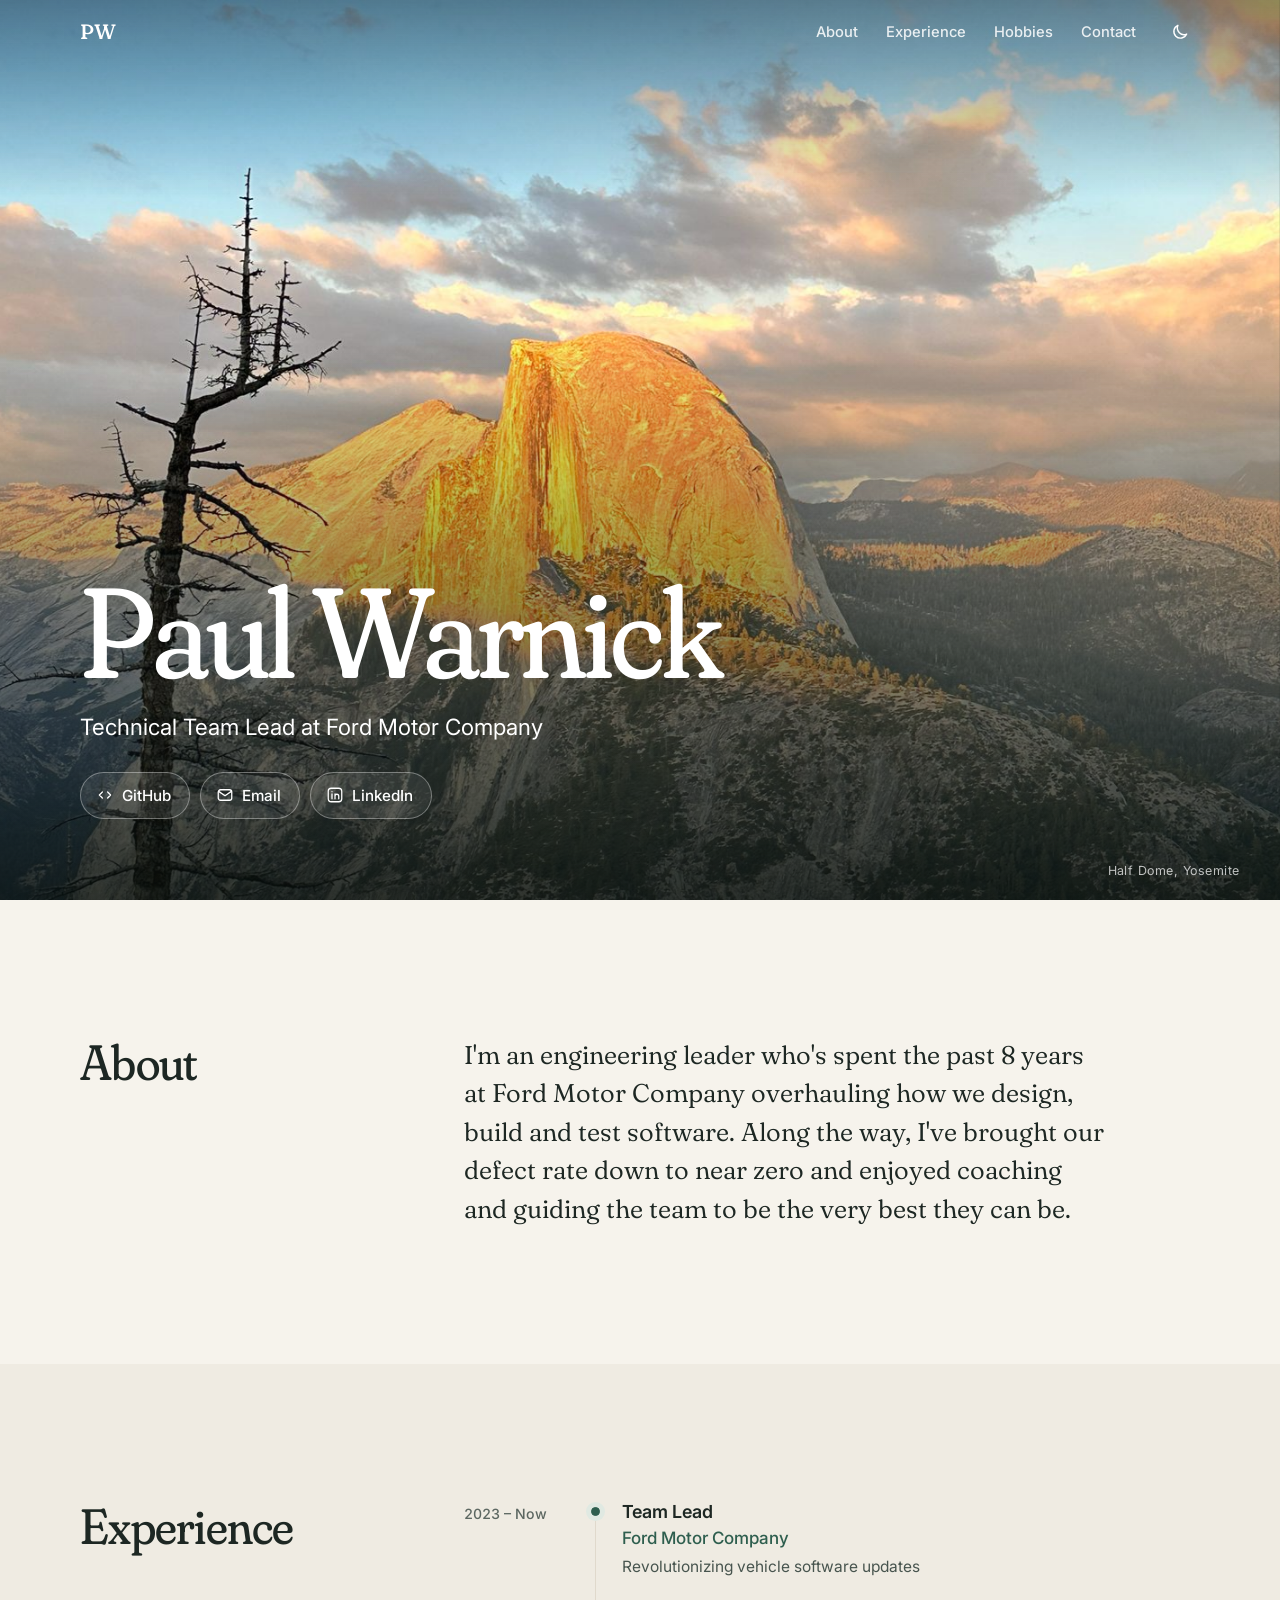
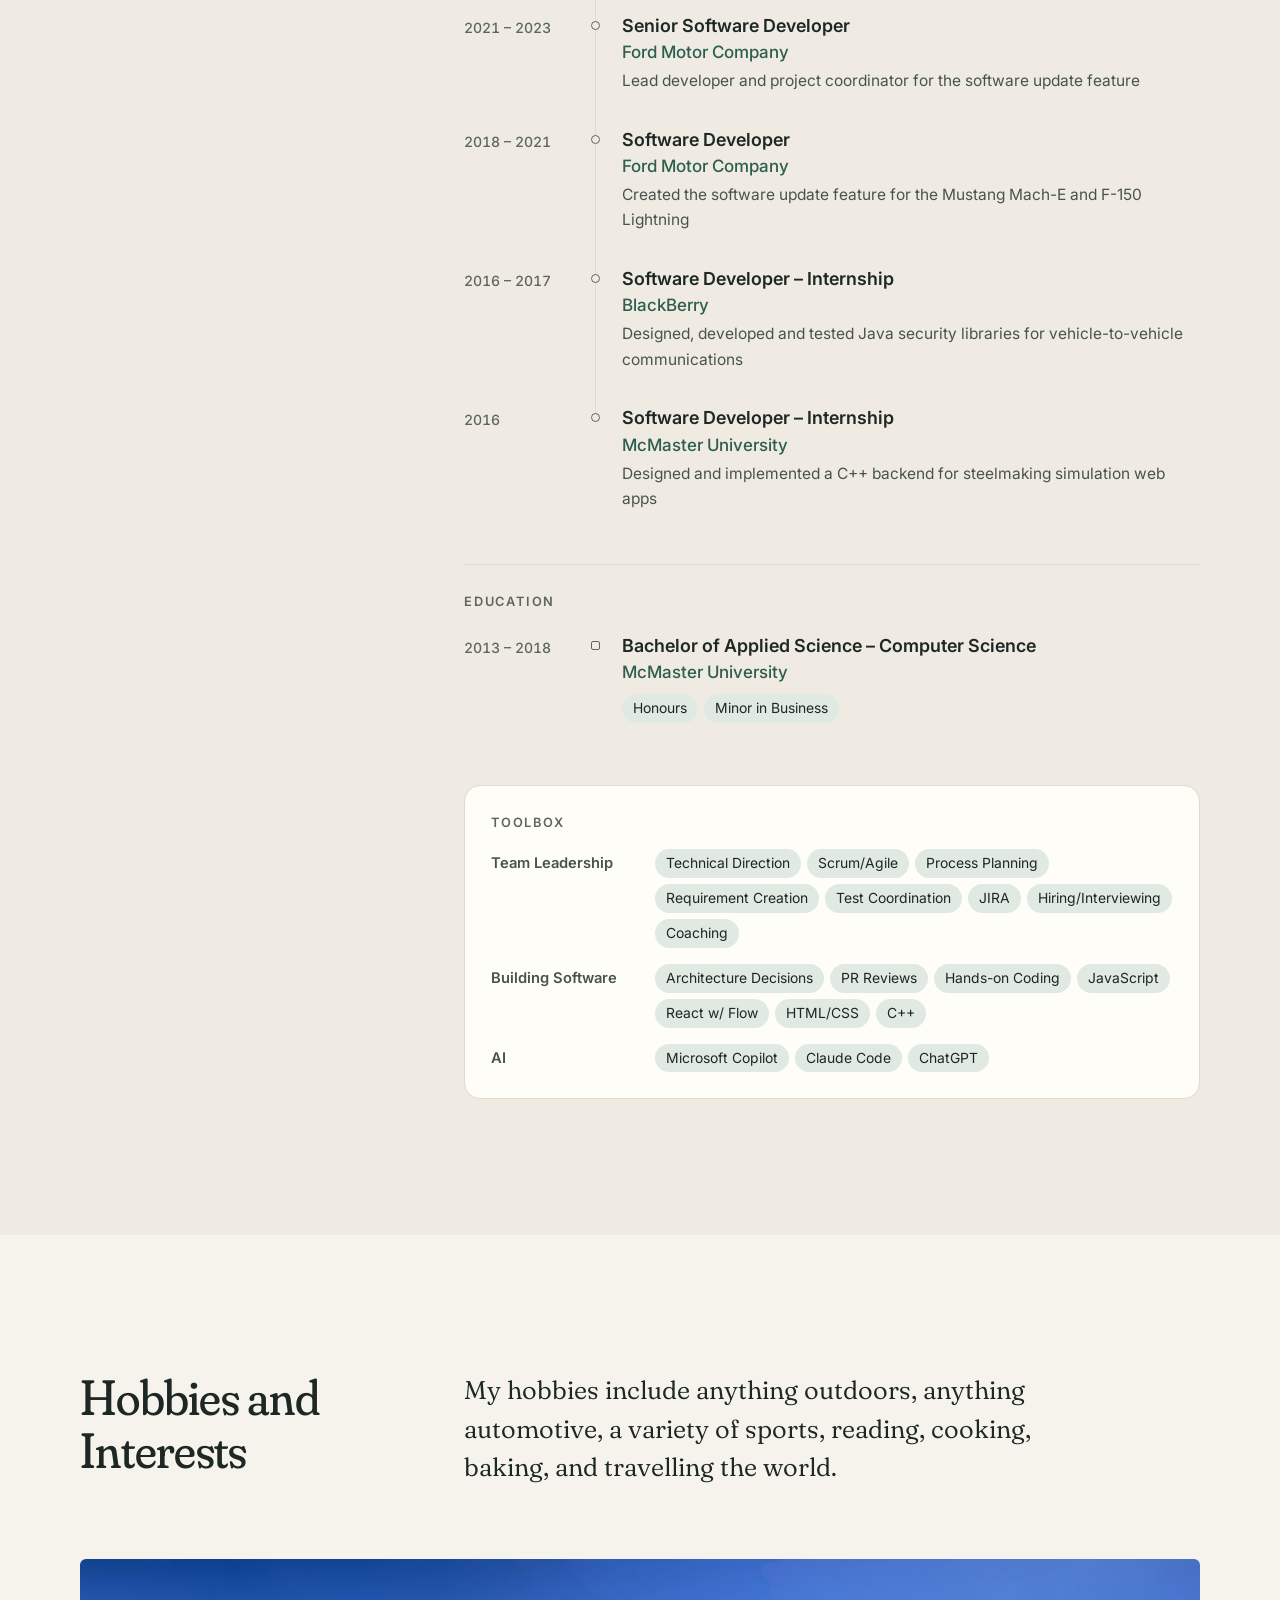
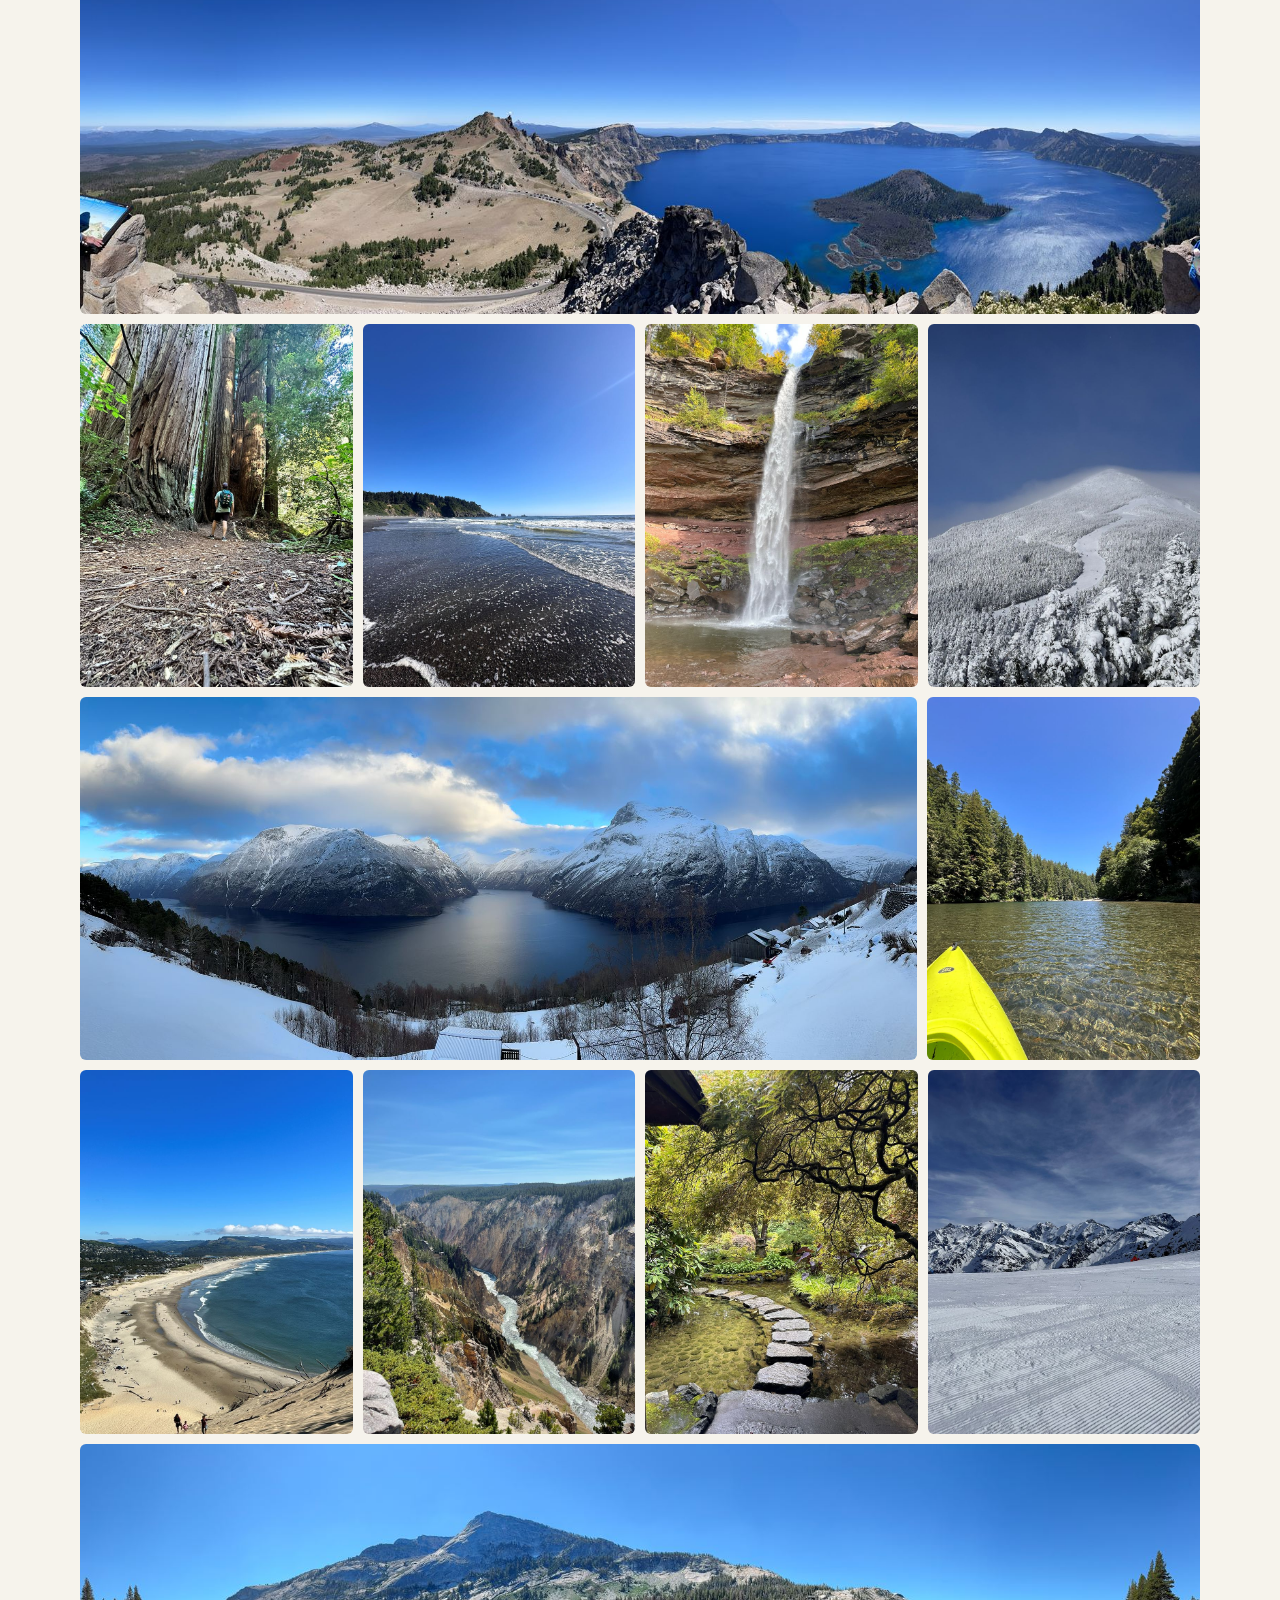
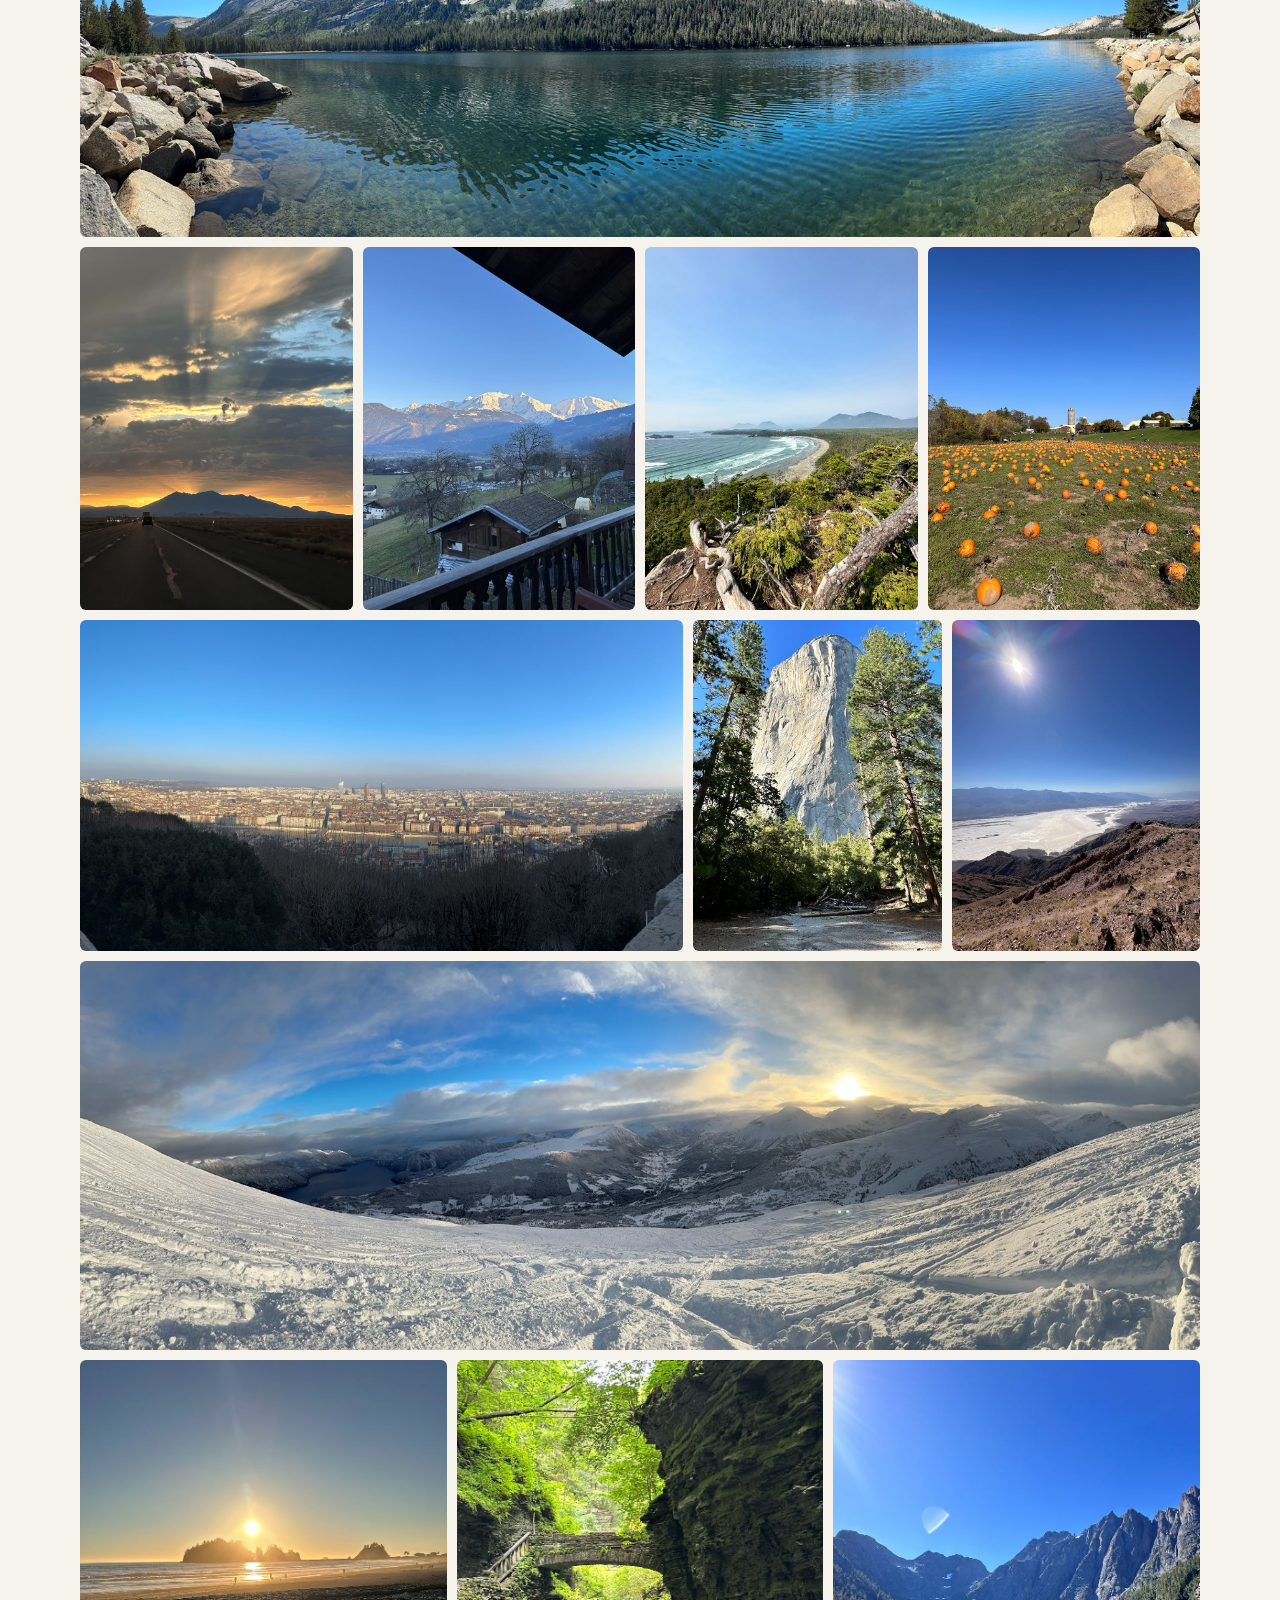
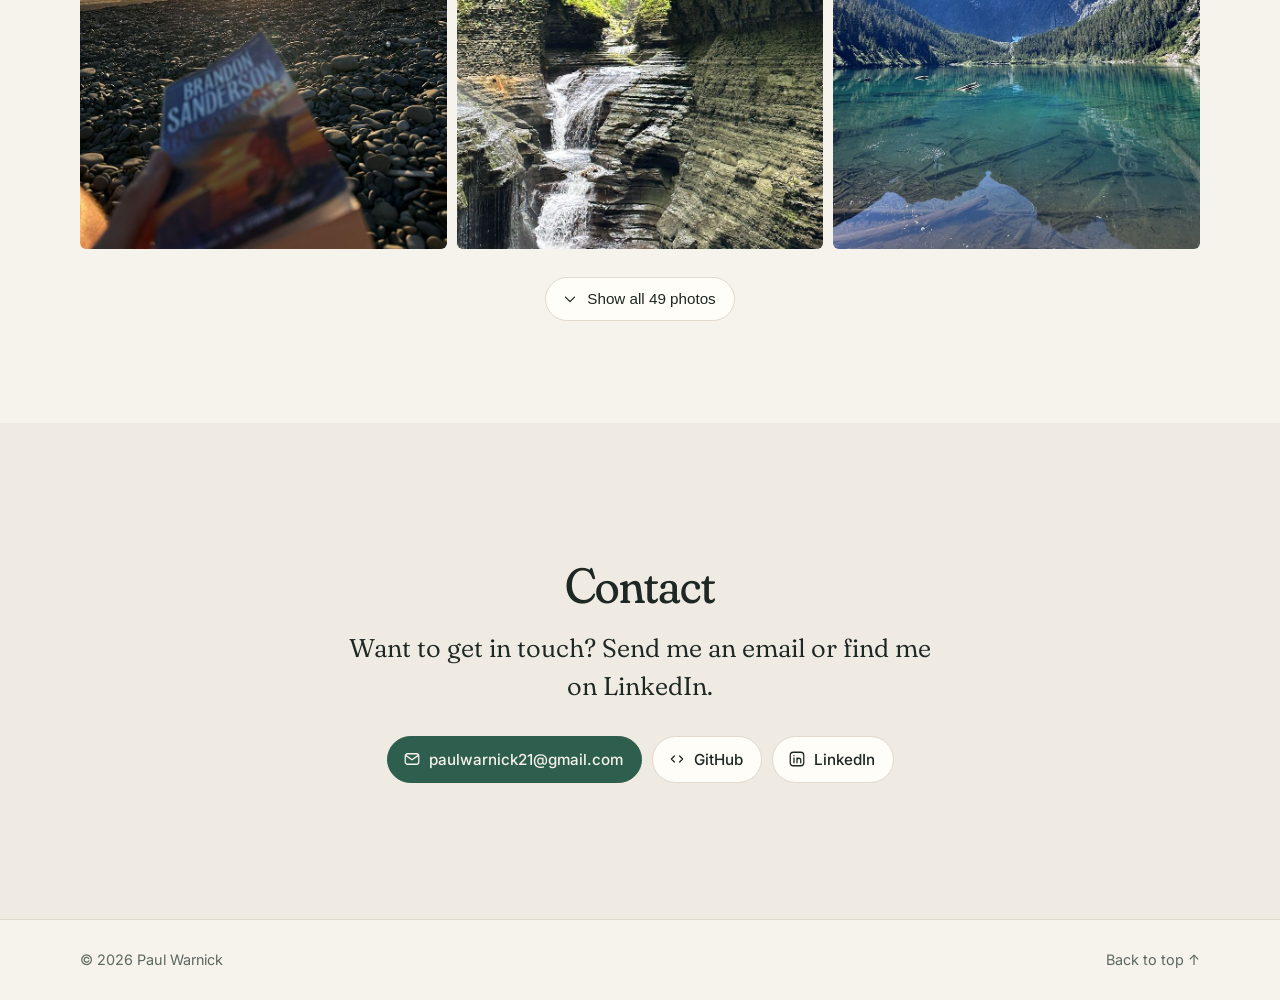
==== commit 9c127e3c: "Spell "backend" as one word on the site Changes "C++ back-end" to "C++ backend" in the McMaster inte" ====
--- a/index.html
+++ b/index.html
@@ -159,7 +159,7 @@
                 <div class="tl-body">
                   <h3 class="tl-role">Software Developer – Internship</h3>
                   <p class="tl-org">McMaster University</p>
-                  <p class="tl-note">Designed and implemented a C++ <span class="nowrap">back-end</span> for steelmaking simulation web apps</p>
+                  <p class="tl-note">Designed and implemented a C++ backend for steelmaking simulation web apps</p>
                 </div>
               </li>
             </ol>
